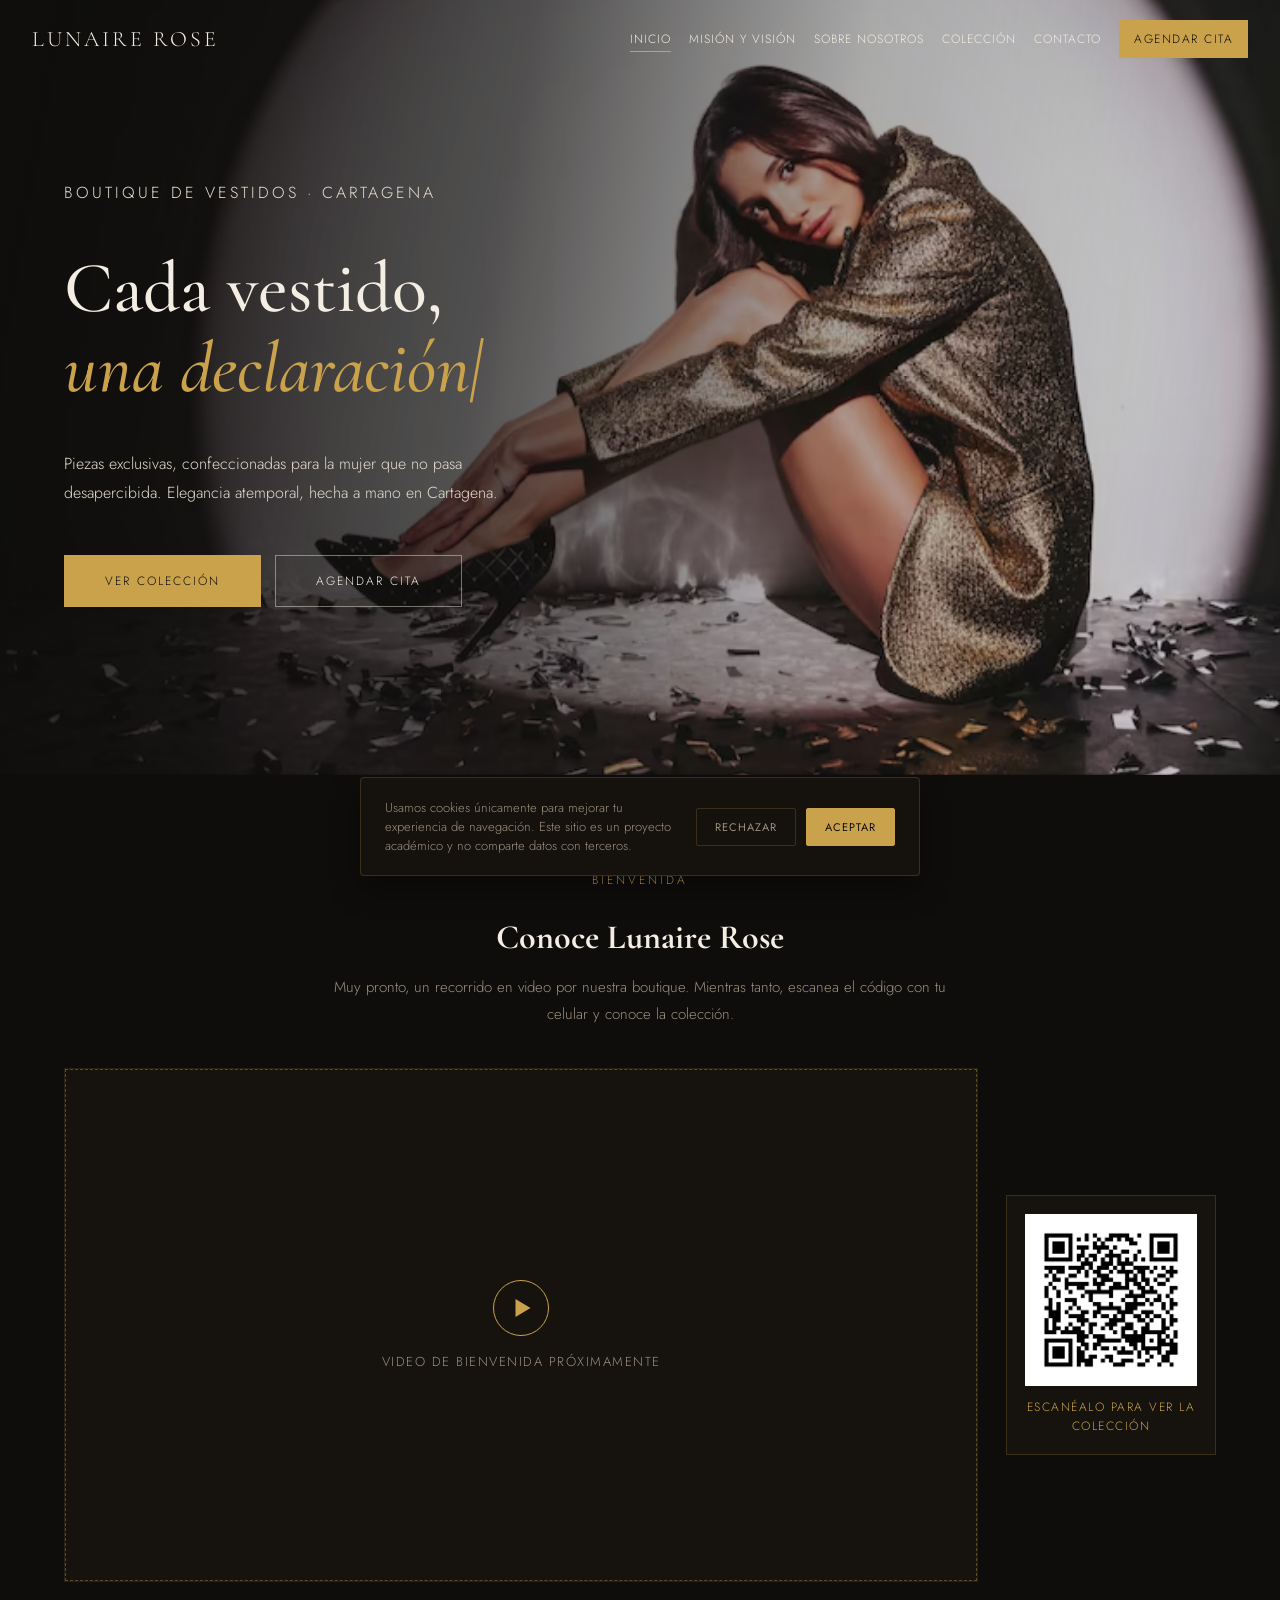
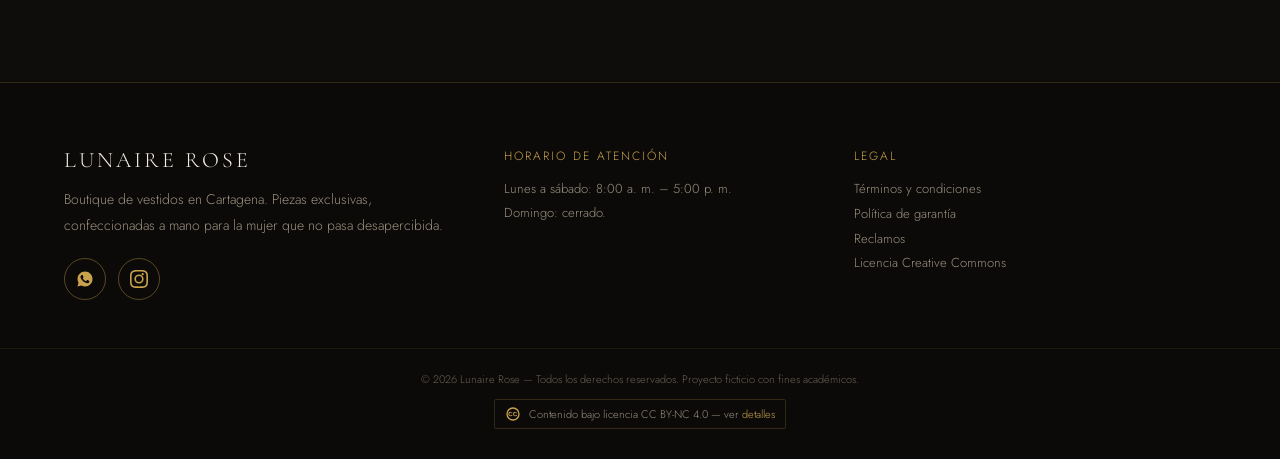
==== index.html @ 3c7a4f29 "Video de bienvenida como marcador y QR hacia la colección - El espacio del video queda vacío ("Video" ====
<!doctype html>
<html lang="es">
<head>
<meta charset="UTF-8">
<meta name="viewport" content="width=device-width, initial-scale=1.0">
<title>Lunaire Rose — Boutique de vestidos en Cartagena</title>
<meta name="description" content="Lunaire Rose: boutique de vestidos de lujo en Cartagena, Colombia. Piezas exclusivas confeccionadas a mano, elegancia atemporal.">
<link rel="icon" type="image/svg+xml" href="favicon.svg">
<link rel="canonical" href="https://samuelsalcedo1928-ui.github.io/Lunaire-Rose/">

<!-- Open Graph / redes sociales -->
<meta property="og:title" content="Lunaire Rose — Boutique de vestidos">
<meta property="og:description" content="Piezas exclusivas, confeccionadas a mano en Cartagena, Colombia.">
<meta property="og:type" content="website">
<meta property="og:url" content="https://samuelsalcedo1928-ui.github.io/Lunaire-Rose/">
<meta property="og:image" content="https://samuelsalcedo1928-ui.github.io/Lunaire-Rose/assets/hero.png">

<link rel="stylesheet" href="css/styles.css">
<!-- Sin JavaScript no hay navegación por vistas: se muestra todo el contenido en una sola página. -->
<noscript><style>.view { display: block !important; }</style></noscript>
</head>
<body>

<div id="page-transition" aria-hidden="true"></div>

<!-- Íconos reutilizables -->
<svg width="0" height="0" style="position:absolute" aria-hidden="true" focusable="false">
  <symbol id="i-whatsapp" viewBox="0 0 24 24"><path d="M12.04 2c-5.52 0-10 4.48-10 10 0 1.76.46 3.45 1.33 4.95L2 22l5.2-1.36a9.96 9.96 0 0 0 4.84 1.23h.01c5.52 0 10-4.48 10-10S17.56 2 12.04 2zm5.84 14.1c-.25.7-1.24 1.28-2.03 1.44-.55.12-1.26.21-3.67-.78-2.95-1.21-4.84-4.14-4.99-4.33-.14-.19-1.19-1.58-1.19-3.02 0-1.44.75-2.14 1.02-2.43.27-.29.58-.36.78-.36.19 0 .39 0 .55.01.18.01.42-.07.65.5.25.59.84 2.04.91 2.19.07.15.12.32.02.51-.09.19-.14.31-.28.48-.14.17-.3.37-.42.5-.14.14-.29.3-.12.59.17.29.74 1.22 1.59 1.98 1.09.97 2.01 1.27 2.3 1.42.29.14.46.12.63-.07.18-.19.74-.86.94-1.16.19-.29.39-.24.65-.14.27.09 1.71.81 2 .96.29.14.49.22.56.34.07.12.07.7-.18 1.4z"/></symbol>
  <symbol id="i-instagram" viewBox="0 0 24 24"><path d="M12 2.16c3.2 0 3.58.01 4.85.07 1.17.05 1.8.25 2.23.41.56.22.96.48 1.38.9.42.42.68.82.9 1.38.16.42.36 1.06.41 2.23.06 1.27.07 1.65.07 4.85s-.01 3.58-.07 4.85c-.05 1.17-.25 1.8-.41 2.23-.22.56-.48.96-.9 1.38-.42.42-.82.68-1.38.9-.42.16-1.06.36-2.23.41-1.27.06-1.64.07-4.85.07s-3.58-.01-4.85-.07c-1.17-.05-1.8-.25-2.23-.41-.56-.22-.96-.48-1.38-.9-.42-.42-.68-.82-.9-1.38-.16-.42-.36-1.06-.41-2.23-.06-1.27-.07-1.65-.07-4.85s.01-3.58.07-4.85c.05-1.17.25-1.8.41-2.23.22-.56.48-.96.9-1.38.42-.42.82-.68 1.38-.9.42-.16 1.06-.36 2.23-.41 1.27-.06 1.65-.07 4.85-.07zM12 0C8.74 0 8.33.01 7.05.07c-1.28.06-2.15.26-2.91.56-.79.31-1.46.72-2.13 1.38-.66.67-1.07 1.34-1.38 2.13-.3.76-.5 1.63-.56 2.91C.01 8.33 0 8.74 0 12s.01 3.67.07 4.95c.06 1.28.26 2.15.56 2.91.31.79.72 1.46 1.38 2.13.67.66 1.34 1.07 2.13 1.38.76.3 1.63.5 2.91.56C8.33 23.99 8.74 24 12 24s3.67-.01 4.95-.07c1.28-.06 2.15-.26 2.91-.56.79-.31 1.46-.72 2.13-1.38.66-.67 1.07-1.34 1.38-2.13.3-.76.5-1.63.56-2.91.06-1.28.07-1.69.07-4.95s-.01-3.67-.07-4.95c-.06-1.28-.26-2.15-.56-2.91a7.4 7.4 0 0 0-1.38-2.13A7.4 7.4 0 0 0 19.86.63c-.76-.3-1.63-.5-2.91-.56C15.67.01 15.26 0 12 0zm0 5.84A6.16 6.16 0 1 0 12 18.16 6.16 6.16 0 0 0 12 5.84zm0 10.16A4 4 0 1 1 12 8a4 4 0 0 1 0 8zm6.4-10.4a1.44 1.44 0 1 1-2.88 0 1.44 1.44 0 0 1 2.88 0z"/></symbol>
  <symbol id="i-cc" viewBox="0 0 24 24"><path d="M12 2a10 10 0 1 0 0 20 10 10 0 0 0 0-20zm0 2a8 8 0 1 1 0 16 8 8 0 0 1 0-16zm-3.5 4.5a3.5 3.5 0 0 0 0 7c1.2 0 2.26-.6 2.9-1.5l-1.2-.7a2 2 0 0 1-1.7 1 2 2 0 0 1 0-4c.7 0 1.3.38 1.7 1l1.2-.7a3.5 3.5 0 0 0-2.9-1.1zm7 0a3.5 3.5 0 0 0 0 7c1.2 0 2.26-.6 2.9-1.5l-1.2-.7a2 2 0 0 1-1.7 1 2 2 0 0 1 0-4c.7 0 1.3.38 1.7 1l1.2-.7a3.5 3.5 0 0 0-2.9-1.1z"/></symbol>
</svg>

<a href="#app" class="skip-link">Saltar al contenido</a>

<!-- NAVEGACIÓN: cada botón muestra una vista distinta (sin scroll entre secciones) -->
<nav id="site-nav" class="sans" aria-label="Navegación principal">
  <div class="brand"><a href="#/inicio" style="color:inherit; text-decoration:none;">LUNAIRE ROSE</a></div>
  <button type="button" class="nav-toggle sans" id="nav-toggle" aria-label="Abrir menú" aria-expanded="false" aria-controls="nav-links">☰</button>
  <div class="nav-links" id="nav-links">
    <a href="#/inicio" class="nav-link" data-route="inicio">Inicio</a>
    <a href="#/mision-vision" class="nav-link" data-route="mision-vision">Misión y Visión</a>
    <a href="#/nosotros" class="nav-link" data-route="nosotros">Sobre nosotros</a>
    <a href="#/coleccion" class="nav-link" data-route="coleccion">Colección</a>
    <a href="#/contacto" class="nav-link" data-route="contacto">Contacto</a>
    <a href="#/contacto" class="nav-cta">Agendar cita</a>
  </div>
</nav>

<main id="app" tabindex="-1">

  <!-- ============ INICIO ============ -->
  <section class="view" id="view-inicio" data-view="inicio" aria-label="Inicio">
    <header id="inicio">
      <img src="assets/hero.png" alt="Modelo con vestido dorado de Lunaire Rose, sentada bajo un foco de luz entre confeti" id="hero-bg">
      <div class="hero-scrim" aria-hidden="true"></div>
      <div class="hero-content hero-in">
        <p class="eyebrow">Boutique de vestidos · Cartagena</p>
        <h1 id="hero-type"><span id="type-line1"></span><br><span id="type-line2"></span><span class="type-caret">|</span></h1>
        <p>Piezas exclusivas, confeccionadas para la mujer que no pasa desapercibida. Elegancia atemporal, hecha a mano en Cartagena.</p>
        <div class="hero-actions">
          <a href="#/coleccion" class="cta-btn sans">Ver colección</a>
          <a href="#/contacto" class="cta-btn cta-ghost sans">Agendar cita</a>
        </div>
      </div>
    </header>

    <!-- BIENVENIDA: video + código QR -->
    <div id="bienvenida" class="container welcome">
      <div class="welcome-text reveal">
        <p class="eyebrow">Bienvenida</p>
        <h2 class="section-title">Conoce Lunaire Rose</h2>
        <p class="welcome-lead">Muy pronto, un recorrido en video por nuestra boutique. Mientras tanto, escanea el código con tu celular y conoce la colección.</p>
      </div>
      <div class="welcome-media reveal">
        <!-- Cuando esté el video: reemplaza el marcador por
             <iframe src="https://www.youtube-nocookie.com/embed/ID_DEL_VIDEO" title="Video de bienvenida a Lunaire Rose"
               loading="lazy" allow="encrypted-media; picture-in-picture; fullscreen" allowfullscreen></iframe> -->
        <div class="video-frame">
          <div class="video-empty"><span class="video-play" aria-hidden="true"></span><span>Video de bienvenida próximamente</span></div>
        </div>
        <figure class="qr-card">
          <img src="assets/qr-bienvenida.png" alt="Código QR que abre la colección de Lunaire Rose" width="174" height="174">
          <figcaption>Escanéalo para ver la colección</figcaption>
        </figure>
      </div>
    </div>
  </section>

  <!-- ============ MISIÓN Y VISIÓN ============ -->
  <section class="view" id="view-mision-vision" data-view="mision-vision" aria-label="Misión y Visión">
    <div class="view-head container">
      <p class="eyebrow">Quiénes somos</p>
      <h2 class="section-title">Misión y Visión</h2>
    </div>
    <div id="mision" class="container mv-section">
      <div class="mv-wrap">
        <div class="mv-block reveal">
          <span class="eyebrow">Misión</span>
          <p>Vestir a la mujer joven con piezas de lujo accesible, diseñadas con detalle artesanal y una visión contemporánea de la elegancia clásica.</p>
        </div>
        <div class="mv-block reveal" id="vision">
          <span class="eyebrow">Visión</span>
          <p>Convertirnos en la boutique de referencia en la Costa para la mujer que busca distinguirse sin perder autenticidad.</p>
        </div>
      </div>
      <ul class="values-row">
        <li class="value-item reveal">
          <span class="value-title">Artesanía</span>
          <span class="value-text">Cada pieza se confecciona a mano, con atención al detalle.</span>
        </li>
        <li class="value-item reveal">
          <span class="value-title">Elegancia atemporal</span>
          <span class="value-text">Diseños que no pasan de moda y se sienten contemporáneos.</span>
        </li>
        <li class="value-item reveal">
          <span class="value-title">Autenticidad</span>
          <span class="value-text">Para distinguirte sin perder quién eres.</span>
        </li>
        <li class="value-item reveal">
          <span class="value-title">Atención cercana</span>
          <span class="value-text">Te asesoramos sin apuros, por WhatsApp o en tienda.</span>
        </li>
      </ul>
    </div>
  </section>

  <!-- ============ SOBRE NOSOTROS ============ -->
  <section class="view" id="view-nosotros" data-view="nosotros" aria-label="Sobre nosotros">
    <div class="view-head container">
      <p class="eyebrow">01 — Nuestro espacio</p>
      <h2 class="section-title">Sobre nosotros</h2>
    </div>
    <div id="nosotros" class="container">
      <div class="bento-grid">
        <div class="bento-tile bento-facade reveal">
          <img src="assets/fachada.png" alt="Fachada de la boutique Lunaire Rose, entrada de mármol con candelabro dorado">
        </div>
        <div class="bento-tile bento-quote reveal">
          <p>"Cada rincón de Lunaire Rose está pensado para que te sientas tan especial como la pieza que te llevas."</p>
        </div>
        <div class="bento-tile bento-stat reveal">
          <div class="num" data-counter data-target="2007">0</div>
          <div class="lbl">Desde</div>
        </div>
        <div class="bento-tile bento-interior reveal">
          <img src="assets/interior.png" alt="Interior de la boutique Lunaire Rose, exhibidores dorados con vestidos">
        </div>
      </div>
    </div>

    <!-- INSTALACIONES -->
    <div id="instalaciones" class="container">
      <p class="eyebrow" style="text-align:center; margin-bottom:8px;">02 — Instalaciones</p>
      <h2 class="section-title">Diseño de nuestras instalaciones</h2>
      <p class="plan-lead">Un vistazo al diseño de nuestro espacio, pensado para que cada visita sea cómoda y tranquila.</p>
      <figure class="plan-frame reveal" id="plan-frame">
        <button type="button" class="plan-open" id="plan-open" aria-label="Ampliar la imagen de las instalaciones">
          <img id="plan-img" src="assets/instalaciones.png" alt="Diseño de las instalaciones de la boutique Lunaire Rose">
        </button>
        <div class="plan-empty"><span>Imagen de las instalaciones próximamente</span></div>
        <figcaption>Toca la imagen para ampliarla</figcaption>
      </figure>
    </div>

    <!-- RESEÑAS -->
    <div id="resenas" class="container">
      <p class="eyebrow" style="text-align:center; margin-bottom:8px;">03 — Lo que dicen</p>
      <h2 class="section-title">Nuestras clientas</h2>
      <div class="review-grid">
        <div class="review-card reveal">
          <div class="review-stars">★★★★★</div>
          <p class="review-text">"La atención fue impecable y el vestido se sentía hecho a mi medida. Llegué a un evento y todas preguntaron de dónde lo saqué."</p>
          <div class="review-name">Valentina R.</div>
        </div>
        <div class="review-card reveal">
          <div class="review-stars">★★★★★</div>
          <p class="review-text">"Calidad que se nota desde que entras al local. Pedí asesoría por WhatsApp y me guiaron en cada detalle, sin apuros."</p>
          <div class="review-name">Camila S.</div>
        </div>
        <div class="review-card reveal">
          <div class="review-stars">★★★★★</div>
          <p class="review-text">"Mi vestido de graduación fue un éxito. Lunaire Rose entendió exactamente lo que quería sin tener que explicarlo dos veces."</p>
          <div class="review-name">Isabella M.</div>
        </div>
      </div>
    </div>
  </section>

  <!-- ============ COLECCIÓN ============ -->
  <section class="view" id="view-coleccion" data-view="coleccion" aria-label="Colección">
    <div class="view-head container">
      <p class="eyebrow">Piezas exclusivas</p>
      <h2 class="section-title">Nuestra colección</h2>
    </div>
    <div id="coleccion" class="container">
      <div class="product-grid">

        <div class="product-card reveal">
          <div class="ph-wrap">
            <img class="img-model" src="assets/vestidos/noche-clasico.png" alt="Vestido Noche Clásico: vestido negro off-shoulder con guantes y perlas, iluminación de foco">
            <img class="img-flat" src="assets/vestidos/noche-clasico-flat.png" alt="Vestido Noche Clásico visto solo, sin modelo">
          </div>
          <div class="product-name">Vestido Noche Clásico</div>
          <div class="price-row" data-price-row>
            <button type="button" class="price-toggle" data-price-toggle aria-label="Consultar precio de Vestido Noche Clásico">Consultar precio</button>
            <span class="price-value" data-price-value>$1.450.000 COP</span>
          </div>
        </div>

        <div class="product-card reveal">
          <div class="ph-wrap">
            <img class="img-model" src="assets/vestidos/ibiza-blanco.png" alt="Vestido Ibiza Blanco: vestido halter color crudo con abertura, apoyada en pared de piedra">
            <img class="img-flat" src="assets/vestidos/ibiza-blanco-flat.png" alt="Vestido Ibiza Blanco visto solo, sin modelo">
          </div>
          <div class="product-name">Vestido Ibiza Blanco</div>
          <div class="price-row" data-price-row>
            <button type="button" class="price-toggle" data-price-toggle aria-label="Consultar precio de Vestido Ibiza Blanco">Consultar precio</button>
            <span class="price-value" data-price-value>$1.280.000 COP</span>
          </div>
        </div>

        <div class="product-card reveal">
          <div class="ph-wrap">
            <img class="img-model" src="assets/vestidos/satin-dorado.png" alt="Vestido Satín Dorado: vestido negro con cinturón dorado, pose editorial en el piso">
            <img class="img-flat" src="assets/vestidos/satin-dorado-flat.png" alt="Vestido Satín Dorado visto solo, sin modelo">
          </div>
          <div class="product-name">Vestido Satín Dorado</div>
          <div class="price-row" data-price-row>
            <button type="button" class="price-toggle" data-price-toggle aria-label="Consultar precio de Vestido Satín Dorado">Consultar precio</button>
            <span class="price-value" data-price-value>$1.690.000 COP</span>
          </div>
        </div>

      </div>
      <div class="view-cta reveal">
        <p>¿Te enamoraste de alguno? Agenda una cita y pruébatelo en la boutique.</p>
        <a href="#/contacto" class="cta-btn sans">Agendar cita</a>
      </div>
    </div>
  </section>

  <!-- ============ CONTACTO / AGENDAR CITA ============ -->
  <section class="view" id="view-contacto" data-view="contacto" aria-label="Contacto y agendamiento">
    <div class="view-head container">
      <p class="eyebrow">Visítanos</p>
      <h2 class="section-title">Agenda tu cita</h2>
    </div>
    <div id="contacto" class="container contact-layout">

      <form id="cita-form" class="cita-card" novalidate>
        <h3 class="card-title">Reserva tu visita</h3>
        <p class="cita-lead">Cuéntanos cuándo quieres venir y te confirmamos por WhatsApp.</p>

        <div class="field">
          <label for="cita-nombre">Nombre completo</label>
          <input type="text" id="cita-nombre" name="nombre" placeholder="Ej: Valentina Rodríguez" autocomplete="name" required>
        </div>
        <div class="field">
          <label for="cita-telefono">Número de teléfono</label>
          <input type="tel" id="cita-telefono" name="telefono" placeholder="Ej: 3001234567" autocomplete="tel" inputmode="tel" required>
        </div>
        <div class="field-row">
          <div class="field">
            <label for="cita-fecha">Fecha</label>
            <input type="date" id="cita-fecha" name="fecha" required>
          </div>
          <div class="field">
            <label for="cita-hora">Hora</label>
            <select id="cita-hora" name="hora" required></select>
          </div>
        </div>
        <details class="more-opts">
          <summary class="sans">Tipo de visita y mensaje (opcional)</summary>
          <div class="field">
            <label for="cita-tipo">Tipo de visita</label>
            <select id="cita-tipo" name="tipo">
              <option>Probarme un vestido de la colección</option>
              <option>Asesoría personalizada</option>
              <option>Personalización o vestido a medida</option>
              <option>Otra consulta</option>
            </select>
          </div>
          <div class="field">
            <label for="cita-mensaje">Mensaje</label>
            <textarea id="cita-mensaje" name="mensaje" rows="3" placeholder="Cuéntanos qué vestido o evento tienes en mente..."></textarea>
          </div>
        </details>

        <p class="form-error" id="cita-error" role="alert" hidden></p>
        <button type="submit" class="cta-btn sans cita-submit">Agendar por WhatsApp</button>
        <p class="cita-note" id="cita-note">Se abrirá WhatsApp con tu solicitud lista para enviar. Atendemos de lunes a sábado, de 8:00 a. m. a 5:00 p. m.</p>
        <p class="cita-note cita-fallback" id="cita-fallback" hidden>¿No se abrió WhatsApp? <a id="cita-fallback-link" href="#" target="_blank" rel="noopener">Toca aquí para enviarlo</a>.</p>
      </form>

      <aside class="visit-card" aria-label="Datos de contacto">
        <h3 class="card-title">Encuéntranos</h3>
        <p class="contact-info">
          Calle Santa Fe #49D-33, Barrio 9 de Abril,<br>
          Cartagena de Indias, Bolívar, Colombia<br>
          WhatsApp: +57 316 102 5260<br>
          janiaperez346@gmail.com<br>
          @lunaire.rose1
        </p>
        <div class="hours-box">
          <div class="legal-title">Horario de atención</div>
          <div class="hours-row"><span>Lunes a sábado</span><span>8:00 a. m. – 5:00 p. m.</span></div>
          <div class="hours-row"><span>Domingo</span><span>Cerrado</span></div>
        </div>
        <div class="map-frame">
          <iframe
            title="Ubicación de Lunaire Rose en Cartagena, Colombia"
            src="https://www.google.com/maps?q=Calle+Santa+Fe+%2349D-33,+Barrio+9+de+Abril,+Cartagena,+Colombia&t=k&output=embed"
            loading="lazy"
            referrerpolicy="no-referrer-when-downgrade"
            allowfullscreen>
          </iframe>
        </div>
        <div class="social-row">
          <a href="https://wa.me/573161025260" target="_blank" rel="noopener" class="social-badge" aria-label="Escribir a Lunaire Rose por WhatsApp">
            <svg viewBox="0 0 24 24" aria-hidden="true"><use href="#i-whatsapp"/></svg>
          </a>
          <a href="https://www.instagram.com/lunaire.rose1/" target="_blank" rel="noopener" class="social-badge" aria-label="Ver Instagram de Lunaire Rose">
            <svg viewBox="0 0 24 24" aria-hidden="true"><use href="#i-instagram"/></svg>
          </a>
        </div>
      </aside>

    </div>

    <!-- PREGUNTAS FRECUENTES -->
    <div id="preguntas" class="container faq-wrap">
      <p class="eyebrow" style="text-align:center; margin-bottom:8px;">Resolvemos tus dudas</p>
      <h2 class="section-title">Preguntas frecuentes</h2>
      <div class="faq-list">

        <div class="faq-item">
          <h3><button type="button" class="faq-q sans" id="faq-q1" aria-expanded="false" aria-controls="faq-a1"><span>¿Cómo agendo una cita para probarme un vestido?</span><span class="faq-icon" aria-hidden="true"></span></button></h3>
          <div class="faq-a" id="faq-a1" role="region" aria-labelledby="faq-q1"><div><p>Completa el formulario de esta página con tu nombre, teléfono, fecha y hora, y envía la solicitud. Se abre WhatsApp con tu mensaje ya escrito y allí te confirmamos tu cita.</p></div></div>
        </div>

        <div class="faq-item">
          <h3><button type="button" class="faq-q sans" id="faq-q2" aria-expanded="false" aria-controls="faq-a2"><span>¿Cuál es el horario de atención?</span><span class="faq-icon" aria-hidden="true"></span></button></h3>
          <div class="faq-a" id="faq-a2" role="region" aria-labelledby="faq-q2"><div><p>Atendemos de lunes a sábado, de 8:00 a. m. a 5:00 p. m. Los domingos permanecemos cerrados.</p></div></div>
        </div>

        <div class="faq-item">
          <h3><button type="button" class="faq-q sans" id="faq-q3" aria-expanded="false" aria-controls="faq-a3"><span>¿Dónde están ubicados?</span><span class="faq-icon" aria-hidden="true"></span></button></h3>
          <div class="faq-a" id="faq-a3" role="region" aria-labelledby="faq-q3"><div><p>Calle Santa Fe #49D-33, Barrio 9 de Abril, Cartagena de Indias, Bolívar. El mapa está en esta misma página.</p></div></div>
        </div>

        <div class="faq-item">
          <h3><button type="button" class="faq-q sans" id="faq-q4" aria-expanded="false" aria-controls="faq-a4"><span>¿Cuánto cuestan los vestidos?</span><span class="faq-icon" aria-hidden="true"></span></button></h3>
          <div class="faq-a" id="faq-a4" role="region" aria-labelledby="faq-q4"><div><p>En la <a href="#/coleccion">Colección</a> puedes tocar "Consultar precio" en cada vestido para ver su valor de referencia. El precio final se confirma directamente (por WhatsApp, correo o en tienda), porque puede variar según la talla, la tela o la personalización.</p></div></div>
        </div>

        <div class="faq-item">
          <h3><button type="button" class="faq-q sans" id="faq-q5" aria-expanded="false" aria-controls="faq-a5"><span>¿Puedo personalizar un vestido o ver si está disponible?</span><span class="faq-icon" aria-hidden="true"></span></button></h3>
          <div class="faq-a" id="faq-a5" role="region" aria-labelledby="faq-q5"><div><p>Sí, cuéntanos qué necesitas (talla, tela o algún detalle especial) y lo revisamos contigo. La disponibilidad depende del inventario, por eso siempre la confirmamos antes de formalizar un pedido.</p></div></div>
        </div>

        <div class="faq-item">
          <h3><button type="button" class="faq-q sans" id="faq-q6" aria-expanded="false" aria-controls="faq-a6"><span>¿Qué garantía tienen las piezas?</span><span class="faq-icon" aria-hidden="true"></span></button></h3>
          <div class="faq-a" id="faq-a6" role="region" aria-labelledby="faq-q6"><div><p>Todas las piezas tienen 15 días calendario de garantía por defectos de fabricación (costuras, cierres o pedrería suelta), contados desde la entrega. Conserva tu comprobante de compra. Más detalles en la <a href="terminos.html#garantia">política de garantía</a>.</p></div></div>
        </div>

        <div class="faq-item">
          <h3><button type="button" class="faq-q sans" id="faq-q7" aria-expanded="false" aria-controls="faq-a7"><span>¿Cómo hago un reclamo?</span><span class="faq-icon" aria-hidden="true"></span></button></h3>
          <div class="faq-a" id="faq-a7" role="region" aria-labelledby="faq-q7"><div><p>Escríbenos a janiaperez346@gmail.com o por WhatsApp al +57 316 102 5260 con tu nombre, la descripción del reclamo y fotos si aplica. Respondemos en un máximo de 5 días hábiles. Ver <a href="terminos.html#reclamos">reclamos</a>.</p></div></div>
        </div>

      </div>
    </div>
  </section>

</main>

<!-- ============ FOOTER (visible en todas las vistas) ============ -->
<footer id="site-footer">
  <div class="footer-inner container">
    <div class="footer-col footer-brand">
      <div class="brand serif">LUNAIRE ROSE</div>
      <p>Boutique de vestidos en Cartagena. Piezas exclusivas, confeccionadas a mano para la mujer que no pasa desapercibida.</p>
      <div class="social-row">
        <a href="https://wa.me/573161025260" target="_blank" rel="noopener" class="social-badge" aria-label="Escribir a Lunaire Rose por WhatsApp">
          <svg viewBox="0 0 24 24" aria-hidden="true"><use href="#i-whatsapp"/></svg>
        </a>
        <a href="https://www.instagram.com/lunaire.rose1/" target="_blank" rel="noopener" class="social-badge" aria-label="Ver Instagram de Lunaire Rose">
          <svg viewBox="0 0 24 24" aria-hidden="true"><use href="#i-instagram"/></svg>
        </a>
      </div>
    </div>

    <div class="footer-col">
      <div class="legal-title">Horario de atención</div>
      <p class="footer-hours">Lunes a sábado: 8:00 a. m. – 5:00 p. m.<br>Domingo: cerrado.</p>
    </div>

    <div class="footer-col">
      <div class="legal-title">Legal</div>
      <ul class="legal-list">
        <li><a href="terminos.html#condiciones">Términos y condiciones</a></li>
        <li><a href="terminos.html#garantia">Política de garantía</a></li>
        <li><a href="terminos.html#reclamos">Reclamos</a></li>
        <li><a href="terminos.html#licencia">Licencia Creative Commons</a></li>
      </ul>
    </div>
  </div>

  <div class="footer-bottom">
    <p class="copyright">© 2026 Lunaire Rose — Todos los derechos reservados. Proyecto ficticio con fines académicos.</p>
    <div class="cc-badge">
      <svg viewBox="0 0 24 24" aria-hidden="true"><use href="#i-cc"/></svg>
      <span>Contenido bajo licencia CC BY-NC 4.0 — ver <a href="terminos.html#licencia">detalles</a></span>
    </div>
  </div>
</footer>

<!-- AVISO DE COOKIES -->
<div id="cookie-banner" role="dialog" aria-live="polite" aria-label="Aviso de cookies">
  <p>Usamos cookies únicamente para mejorar tu experiencia de navegación. Este sitio es un proyecto académico y no comparte datos con terceros.</p>
  <div class="cookie-actions">
    <button type="button" class="cookie-btn cookie-decline sans" id="cookie-decline">Rechazar</button>
    <button type="button" class="cookie-btn cookie-accept sans" id="cookie-accept">Aceptar</button>
  </div>
</div>

<script src="js/main.js" defer></script>
</body>
</html>
---- css/styles.css ----
@import url('https://fonts.googleapis.com/css2?family=Cormorant+Garamond:ital,wght@0,400;0,500;0,600;1,400&family=Jost:wght@300;400;500;600&display=swap');

:root {
  --bg: #0f0d0c;
  --bg-tile: #16130f;
  --bg-tile-2: #1c1814;
  --fg: #f3ede3;
  --muted: #9b907e;
  --accent: #c9a24b;
  --accent-light: #e4c178;
  --border: rgba(201, 162, 75, 0.2);
  --max-w: 1280px;
}

* { box-sizing: border-box; }

html { scroll-behavior: smooth; }

body {
  margin: 0;
  background: var(--bg);
  color: var(--fg);
  font-family: 'Jost', sans-serif;
  font-weight: 300;
}

a { color: var(--accent); text-decoration: none; }
a:hover { color: var(--accent-light); }

img { max-width: 100%; display: block; }

.serif { font-family: 'Cormorant Garamond', serif; }
.sans { font-family: 'Jost', sans-serif; }

.container {
  width: 100%;
  max-width: var(--max-w);
  margin: 0 auto;
  padding: 0 64px;
  box-sizing: border-box;
}

.eyebrow {
  font-size: 12px;
  letter-spacing: 3px;
  color: var(--accent);
  text-transform: uppercase;
}

.section-title {
  font-family: 'Cormorant Garamond', serif;
  font-size: 34px;
  text-align: center;
  margin-bottom: 36px;
  color: var(--fg);
}

/* ---------- TRANSICIÓN ENTRE PÁGINAS ---------- */
#page-transition {
  position: fixed;
  inset: 0;
  background: var(--bg);
  z-index: 500;
  opacity: 1;
  pointer-events: none;
  transition: opacity 0.45s ease;
}
#page-transition.hidden { opacity: 0; }
#page-transition.active { opacity: 1; pointer-events: all; }

/* ---------- CURSOR PERSONALIZADO (solo en dispositivos con mouse) ---------- */
.has-custom-cursor, .has-custom-cursor a, .has-custom-cursor button {
  cursor: none;
}
#custom-cursor {
  position: fixed;
  top: 0; left: 0;
  width: 16px; height: 16px;
  border-radius: 50%;
  background: var(--accent);
  pointer-events: none;
  z-index: 9999;
  transform: translate(-50%, -50%);
  transition: width 0.25s cubic-bezier(0.22,1,0.36,1), height 0.25s cubic-bezier(0.22,1,0.36,1), background 0.25s ease, border-color 0.25s ease, opacity 0.2s ease;
  opacity: 0;
}
#custom-cursor.visible { opacity: 1; }
#custom-cursor.cursor-hover {
  width: 48px; height: 48px;
  background: transparent;
  border: 1px solid var(--accent);
}

/* Skip link for accessibility / keyboard nav */
.skip-link {
  position: absolute;
  left: -999px;
  top: auto;
  background: var(--accent);
  color: var(--bg);
  padding: 10px 18px;
  z-index: 200;
  font-family: 'Jost', sans-serif;
  font-size: 13px;
}
.skip-link:focus {
  left: 16px;
  top: 16px;
}

/* ---------- NAVBAR ---------- */
#site-nav {
  position: sticky;
  top: 0;
  z-index: 50;
  display: flex;
  align-items: center;
  justify-content: space-between;
  padding: 22px 64px;
  margin-bottom: -84px;
  background: transparent;
  border-bottom: 1px solid transparent;
  transition: background 0.4s ease, backdrop-filter 0.4s ease, border-color 0.4s ease;
}
#site-nav.nav-solid {
  background: rgba(15, 13, 12, 0.88);
  backdrop-filter: blur(10px);
  border-bottom-color: var(--border);
}
.brand {
  font-family: 'Cormorant Garamond', serif;
  font-size: 26px;
  letter-spacing: 4px;
  color: var(--fg);
}
.brand { white-space: nowrap; }
.nav-links {
  display: flex;
  align-items: center;
  gap: 28px;
  font-size: 13px;
  letter-spacing: 1.5px;
  text-transform: uppercase;
  flex-wrap: nowrap;
}
.nav-link { position: relative; color: var(--fg); white-space: nowrap; }
.nav-link.active { color: var(--fg); }
.nav-link.active::after { width: 100%; }
.nav-cta {
  white-space: nowrap;
  padding: 11px 22px;
  border: 1px solid var(--accent);
  background: var(--accent);
  color: var(--bg);
  font-size: 12px;
  letter-spacing: 2px;
  text-transform: uppercase;
  transition: background 0.3s ease, color 0.3s ease, transform 0.35s cubic-bezier(0.22,1,0.36,1);
}
.nav-cta:hover { background: transparent; color: var(--accent-light); }

/* Entre 1141px y 1340px caben los 7 elementos si se compacta un poco.
   Por debajo de 1140px el menú pasa a las 3 rayas. */
@media (min-width: 1141px) and (max-width: 1340px) {
  #site-nav { padding: 20px 32px; }
  .brand { font-size: 22px; letter-spacing: 3px; }
  .nav-links { gap: 18px; font-size: 12px; letter-spacing: 1px; }
  .nav-cta { padding: 9px 14px; letter-spacing: 1.5px; }
}
.nav-link::after {
  content: '';
  position: absolute;
  left: 0;
  bottom: -4px;
  width: 0;
  height: 1px;
  background: var(--accent);
  transition: width 0.35s ease;
}
.nav-link:hover { color: var(--fg); }
.nav-link:hover::after { width: 100%; }
.nav-toggle {
  display: none;
  background: none;
  border: 1px solid var(--border);
  border-radius: 2px;
  width: 38px;
  height: 38px;
  color: var(--fg);
  font-size: 18px;
  cursor: pointer;
}

@media (max-width: 1140px) {
  /* Altura del header en móvil (padding 18px x2 + botón 38px + borde 1px). */
  #site-nav {
    --nav-h: 75px;
    padding: 18px 24px;
    gap: 14px;
    /* En móvil el nav va en el flujo (no flota sobre el hero) y sólido. */
    margin-bottom: 0;
    background: rgba(15, 13, 12, 0.94);
    border-bottom: 1px solid var(--border);
  }

  /* El header se oculta al bajar y reaparece al subir (lo controla main.js).
     Con el menú abierto nunca se oculta. */
  #site-nav {
    transition: transform 0.35s ease, background 0.4s ease, border-color 0.4s ease;
  }
  #site-nav.nav-hidden { transform: translateY(-100%); }
  body.menu-open #site-nav { transform: none; }

  /* IMPORTANTE: backdrop-filter (y transform) en un padre convierte a sus
     hijos position:fixed en "relativos al padre". Eso hacía que el menú
     saliera pegado al header y superpuesto al contenido tras hacer scroll.
     En móvil el header ya es sólido, así que no hace falta el blur. */
  #site-nav.nav-solid {
    backdrop-filter: none;
    -webkit-backdrop-filter: none;
  }

  .nav-toggle { display: inline-flex; align-items: center; justify-content: center; }
  .brand, .nav-toggle { position: relative; z-index: 2; }

  /* Menú abierto: pantalla completa con fondo negro sólido (incluye la
     zona del header), igual que en el diseño de referencia. */
  .nav-links {
    position: fixed;
    inset: 0;
    z-index: 1;
    padding-top: var(--nav-h);
    background: var(--bg);
    flex-direction: column;
    flex-wrap: nowrap;
    align-items: center;
    justify-content: safe center;
    overflow-y: auto;
    gap: 28px;
    font-size: 16px;
    transform: translateY(-12px);
    opacity: 0;
    visibility: hidden;
    pointer-events: none;
    transition: opacity 0.3s ease, transform 0.3s ease, visibility 0s linear 0.3s;
  }
  .nav-links::before {
    content: '';
    position: absolute;
    top: calc(var(--nav-h) - 1px);
    left: 0;
    right: 0;
    height: 1px;
    background: var(--border);
  }
  .nav-links.open {
    opacity: 1;
    transform: translateY(0);
    visibility: visible;
    pointer-events: auto;
    transition-delay: 0s;
  }
  .nav-links .nav-link {
    padding: 0;
    width: auto;
  }
  .nav-links .nav-link.active { color: var(--accent-light); }
  .nav-links .nav-cta { margin-top: 8px; padding: 14px 34px; font-size: 13px; }

  /* Evita que la página se desplace por detrás del menú abierto. */
  body.menu-open { overflow: hidden; }
}
@media (max-width: 1140px) and (max-height: 640px) {
  .nav-links { gap: 18px; }
}

/* ---------- HERO ---------- */
#inicio {
  position: relative;
  height: 780px;
  display: flex;
  align-items: center;
  overflow: hidden;
}
#hero-bg {
  position: absolute;
  inset: -60px 0 0 0;
  width: 100%;
  height: calc(100% + 60px);
  object-fit: cover;
  object-position: 68% 30%;
  will-change: transform;
}
.hero-scrim {
  position: absolute;
  inset: 0;
  z-index: 1;
  background: linear-gradient(100deg, rgba(15,13,12,0.92) 0%, rgba(15,13,12,0.72) 38%, rgba(15,13,12,0.35) 62%, rgba(15,13,12,0.15) 100%);
}
.hero-content {
  position: relative;
  z-index: 2;
  width: 100%;
  max-width: var(--max-w);
  margin: 0 auto;
  display: flex;
  flex-direction: column;
  align-items: flex-start;
  text-align: left;
  gap: 26px;
  padding: 0 64px;
  box-sizing: border-box;
}
.hero-content h1 {
  font-family: 'Cormorant Garamond', serif;
  margin: 0;
  font-size: 72px;
  font-weight: 500;
  line-height: 1.1;
  max-width: 560px;
}
.hero-content h1 span { color: var(--accent); font-style: italic; }
#type-line1 { color: var(--fg); font-style: normal; }
#type-line2 { color: var(--accent); font-style: italic; }
.type-caret {
  color: var(--accent);
  font-style: normal;
  animation: caretBlink 0.9s steps(1) infinite;
}
.type-caret.done { display: none; }
@keyframes caretBlink { 0%, 49% { opacity: 1; } 50%, 100% { opacity: 0; } }
.hero-content p {
  max-width: 440px;
  font-size: 16px;
  line-height: 1.8;
  color: #e4dcce;
  font-weight: 300;
}
.cta-btn {
  display: inline-block;
  margin-top: 6px;
  padding: 16px 40px;
  border: 1px solid var(--accent);
  font-size: 12px;
  letter-spacing: 2px;
  text-transform: uppercase;
  color: var(--bg);
  background: var(--accent);
  transition: transform 0.35s cubic-bezier(0.22,1,0.36,1), background 0.3s ease;
}
.cta-btn:hover { transform: scale(1.05); color: var(--bg); }
.cta-btn { position: relative; }
.cta-btn::after {
  content: '';
  position: absolute;
  inset: -6px;
  border: 1px solid var(--accent-light);
  clip-path: inset(0 100% 100% 0);
  transition: clip-path 0.55s cubic-bezier(0.22,1,0.36,1);
  pointer-events: none;
}
.cta-btn:hover::after { clip-path: inset(0 0 0 0); }

@keyframes heroIn { from { opacity: 0; transform: translateY(22px); } to { opacity: 1; transform: translateY(0); } }
.hero-in { animation: heroIn 1.1s cubic-bezier(0.22,1,0.36,1) both; animation-delay: 0.15s; }

/* ---------- MISION / VISION ---------- */
.mv-wrap {
  display: flex;
  flex-wrap: wrap;
  gap: 28px;
  padding: 0 0 36px;
}
.mv-block {
  flex: 1 1 320px;
  background: var(--bg-tile);
  border: 1px solid var(--border);
  padding: 44px 40px;
  transition: border-color 0.4s ease, transform 0.4s ease, opacity 0.9s cubic-bezier(0.22,1,0.36,1);
}
.mv-block:hover { border-color: rgba(201,162,75,0.4); transform: translateY(-4px); }
.mv-block .eyebrow { margin-bottom: 14px; display: block; }

.values-row {
  list-style: none;
  margin: 0;
  padding: 40px 0 0;
  border-top: 1px solid var(--border);
  display: grid;
  grid-template-columns: repeat(4, minmax(0, 1fr));
  gap: 28px;
}
.value-item { display: flex; flex-direction: column; gap: 8px; }
.value-title { font-family: 'Cormorant Garamond', serif; font-size: 21px; color: var(--accent); }
.value-text { font-size: 14px; line-height: 1.7; color: var(--muted); }
.mv-block p {
  font-family: 'Cormorant Garamond', serif;
  font-size: 22px;
  line-height: 1.6;
  font-weight: 400;
  color: var(--fg);
  margin: 0;
}

/* ---------- SCROLL REVEAL ---------- */
.reveal {
  opacity: 0;
  transform: translateY(28px);
  transition: opacity 0.9s cubic-bezier(0.22,1,0.36,1), transform 0.9s cubic-bezier(0.22,1,0.36,1);
}
.reveal.revealed { opacity: 1; transform: translateY(0); }

/* ---------- NOSOTROS — BENTO GRID ---------- */
#nosotros { padding-bottom: 100px; }
.bento-grid {
  display: grid;
  grid-template-columns: repeat(4, minmax(0, 1fr));
  grid-auto-rows: 170px;
  gap: 20px;
  grid-auto-flow: dense;
}
.bento-tile { position: relative; overflow: hidden; border-radius: 2px; }
.bento-tile img { width: 100%; height: 100%; object-fit: cover; transition: transform 0.7s cubic-bezier(0.22,1,0.36,1), filter 0.7s ease; }
.bento-tile:hover img { transform: scale(1.06); filter: brightness(1.1); }
.bento-facade { grid-column: span 2; grid-row: span 2; }
.bento-quote {
  grid-column: span 2; grid-row: span 1;
  background: var(--bg-tile);
  border: 1px solid var(--border);
  display: flex; align-items: center; padding: 28px;
  transition: border-color 0.4s ease;
}
.bento-quote:hover { border-color: rgba(201,162,75,0.4); }
.bento-quote p {
  font-family: 'Cormorant Garamond', serif;
  font-size: 24px; font-style: italic; line-height: 1.5; margin: 0; color: var(--fg);
}
.bento-interior { grid-column: span 1; grid-row: span 1; }
.bento-stat {
  grid-column: span 1; grid-row: span 1;
  background: var(--bg-tile-2);
  border: 1px solid var(--border);
  display: flex; flex-direction: column; align-items: center; justify-content: center;
  text-align: center; gap: 6px;
  transition: border-color 0.4s ease, transform 0.4s ease;
}
.bento-stat:hover { border-color: rgba(201,162,75,0.4); transform: translateY(-4px); }
.bento-stat .num { font-family: 'Cormorant Garamond', serif; font-size: 30px; color: var(--accent); }
.bento-stat .lbl { font-size: 11px; letter-spacing: 1.5px; text-transform: uppercase; color: var(--muted); }

.bento-tile.reveal:nth-of-type(1) { transition-delay: 0s; }
.bento-tile.reveal:nth-of-type(2) { transition-delay: 0.1s; }
.bento-tile.reveal:nth-of-type(3) { transition-delay: 0.2s; }
.bento-tile.reveal:nth-of-type(4) { transition-delay: 0.3s; }

@media (max-width: 860px) {
  .container { padding: 0 24px; }
  .section-title { font-size: 28px; }
  #inicio { height: 640px; }
  .hero-content { padding: 0 24px; }
  .hero-content h1 { font-size: 46px; max-width: 100%; }
  .hero-content p { max-width: 100%; }
  .mv-wrap { gap: 20px; }
  .mv-block { padding: 32px 26px; }
  .values-row { grid-template-columns: repeat(2, minmax(0, 1fr)); padding-top: 32px; }
  .bento-grid { grid-template-columns: repeat(2, minmax(0, 1fr)); grid-auto-rows: 150px; }
  .bento-facade { grid-column: span 2; grid-row: span 2; }
  .bento-quote { grid-column: span 2; }
  .bento-interior, .bento-stat { grid-column: span 1; }
}

/* ---------- COLECCION ---------- */
#coleccion { padding-bottom: 100px; }
.product-grid {
  display: grid;
  grid-template-columns: repeat(3, minmax(0, 1fr));
  gap: 28px;
}
.product-card { overflow: hidden; }
.product-card .ph-wrap {
  position: relative;
  height: 380px;
  border: 1px solid var(--border);
  overflow: hidden;
}
.product-card img {
  position: absolute;
  inset: 0;
  width: 100%; height: 100%; object-fit: cover; object-position: top center;
  transition: transform 0.6s cubic-bezier(0.22,1,0.36,1), filter 0.6s ease, opacity 0.5s ease;
}
.product-card .img-flat { opacity: 0; }
.product-card:hover .img-model { opacity: 0; transform: scale(1.04); }
.product-card:hover .img-flat { opacity: 1; transform: scale(1.08); filter: brightness(1.12); }
/* Si una tarjeta no tiene foto "sola" todavía, la foto con modelo se queda
   visible y solo hace zoom (fallback mientras se consiguen las fotos). */
.product-card:not(:has(.img-flat)):hover .img-model { opacity: 1; transform: scale(1.08); filter: brightness(1.12); }
.product-name {
  font-family: 'Cormorant Garamond', serif;
  font-size: 18px;
  color: var(--fg);
  margin-top: 14px;
}
.price-row {
  margin-top: 8px;
  font-size: 13px;
  letter-spacing: 0.5px;
  min-height: 22px;
}
.price-toggle {
  background: none;
  border: none;
  padding: 0;
  font-family: 'Jost', sans-serif;
  font-size: 12px;
  letter-spacing: 1.5px;
  text-transform: uppercase;
  color: var(--accent);
  cursor: pointer;
  border-bottom: 1px solid transparent;
  transition: border-color 0.3s ease;
}
.price-toggle:hover { border-bottom-color: var(--accent); }
.price-value {
  display: none;
  color: var(--fg);
  font-family: 'Cormorant Garamond', serif;
  font-size: 19px;
}
.price-value.shown { display: inline; animation: priceIn 0.4s ease both; }
.price-toggle.hidden-after { display: none; }
@keyframes priceIn { from { opacity: 0; transform: translateY(4px); } to { opacity: 1; transform: translateY(0); } }

#coleccion .product-card.reveal:nth-child(1) { transition-delay: 0s; }
#coleccion .product-card.reveal:nth-child(2) { transition-delay: 0.12s; }
#coleccion .product-card.reveal:nth-child(3) { transition-delay: 0.24s; }

@media (max-width: 860px) {
  .product-grid { grid-template-columns: 1fr; }
  .product-card .ph-wrap { height: 420px; }
}

/* ---------- RESEÑAS ---------- */
#resenas { padding-bottom: 100px; }
.review-grid {
  display: grid;
  grid-template-columns: repeat(3, minmax(0, 1fr));
  gap: 24px;
}
.review-card {
  background: var(--bg-tile);
  border: 1px solid var(--border);
  padding: 30px;
  transition: border-color 0.4s ease, transform 0.4s ease;
}
.review-card:hover { border-color: rgba(201,162,75,0.4); transform: translateY(-4px); }
.review-stars { color: var(--accent); font-size: 14px; letter-spacing: 2px; }
.review-text {
  font-family: 'Cormorant Garamond', serif;
  font-size: 17px; line-height: 1.6; font-style: italic;
  color: var(--fg); margin: 16px 0;
}
.review-name { font-size: 12px; letter-spacing: 1px; color: var(--muted); text-transform: uppercase; }

#resenas .review-card.reveal:nth-child(1) { transition-delay: 0s; }
#resenas .review-card.reveal:nth-child(2) { transition-delay: 0.12s; }
#resenas .review-card.reveal:nth-child(3) { transition-delay: 0.24s; }

@media (max-width: 860px) {
  .review-grid { grid-template-columns: 1fr; }
}

/* ---------- CONTACTO / MAPA / FOOTER ---------- */
.contact-info {
  font-size: 13px;
  color: var(--muted);
  line-height: 1.8;
  margin-bottom: 18px;
}
.social-row { display: flex; gap: 12px; }
.social-badge {
  width: 42px; height: 42px;
  border: 1px solid rgba(201,162,75,0.4);
  border-radius: 50%;
  display: flex; align-items: center; justify-content: center;
  color: var(--accent);
  transition: background 0.3s ease, color 0.3s ease, transform 0.3s ease;
}
.social-badge svg { width: 18px; height: 18px; fill: currentColor; }
.social-badge:hover { background: var(--accent); color: var(--bg); transform: translateY(-3px); }

.legal-title {
  font-size: 12px; letter-spacing: 2px; text-transform: uppercase;
  color: var(--accent); margin-bottom: 12px;
}
.legal-list { font-size: 13px; color: var(--muted); line-height: 1.9; list-style: none; padding: 0; margin: 0; }
.legal-list a { color: var(--muted); }
.legal-list a:hover { color: var(--accent); }

.cc-badge {
  display: inline-flex; align-items: center; gap: 8px;
  margin-top: 14px; font-size: 11px; color: var(--muted);
  border: 1px solid var(--border); padding: 6px 10px; border-radius: 2px;
}
.cc-badge svg { width: 16px; height: 16px; fill: var(--accent); }

.map-frame {
  width: 100%; height: 220px; border: 1px solid var(--border); border-radius: 2px;
  overflow: hidden;
}
.map-frame iframe { width: 100%; height: 100%; border: 0; background: #fff; }
.map-address { font-size: 12px; color: var(--muted); margin-top: 10px; line-height: 1.6; }

.copyright {
  text-align: center; padding: 20px; font-size: 11px; color: #6b6052;
  border-top: 1px solid rgba(201,162,75,0.1);
}

/* ---------- COOKIE BANNER ---------- */
#cookie-banner {
  position: fixed;
  left: 24px; right: 24px; bottom: 24px;
  max-width: 560px;
  margin: 0 auto;
  background: rgba(22,19,15,0.97);
  border: 1px solid var(--border);
  border-radius: 4px;
  padding: 20px 24px;
  display: flex;
  flex-wrap: wrap;
  align-items: center;
  gap: 16px;
  z-index: 100;
  box-shadow: 0 12px 30px rgba(0,0,0,0.4);
  transform: translateY(140%);
  transition: transform 0.5s cubic-bezier(0.22,1,0.36,1);
}
#cookie-banner.shown { transform: translateY(0); }
#cookie-banner p { margin: 0; font-size: 13px; color: var(--muted); flex: 1 1 260px; }
#cookie-banner .cookie-actions { display: flex; gap: 10px; }
.cookie-btn {
  font-family: 'Jost', sans-serif;
  font-size: 11px; letter-spacing: 1px; text-transform: uppercase;
  padding: 10px 18px; cursor: pointer; border-radius: 2px;
}
.cookie-accept { background: var(--accent); color: var(--bg); border: 1px solid var(--accent); }
.cookie-decline { background: transparent; color: var(--muted); border: 1px solid var(--border); }

/* =====================================================================
   NAVEGACIÓN POR VISTAS (sin scroll entre secciones)
   Cada sección es una "vista": solo una se muestra a la vez, con un
   fundido suave al cambiar (lo controla main.js).
   ===================================================================== */
#app { outline: none; }
.view { display: none; }
.view.active { display: block; animation: viewIn 0.6s cubic-bezier(0.22,1,0.36,1) both; }
.view.leaving { display: block; animation: viewOut 0.22s ease both; }
@keyframes viewIn { from { opacity: 0; transform: translateY(18px); } to { opacity: 1; transform: none; } }
@keyframes viewOut { from { opacity: 1; } to { opacity: 0; transform: translateY(-8px); } }

/* Encabezado de cada vista (el nav flota sobre el contenido en escritorio). */
.view-head { padding-top: 150px; padding-bottom: 8px; text-align: center; }
.view-head .eyebrow { margin: 0 0 8px; }
.view > .container:last-child { padding-bottom: 100px; }

.hero-actions { display: flex; flex-wrap: wrap; gap: 14px; margin-top: 6px; }
.hero-actions .cta-btn { margin-top: 0; }
.cta-ghost { background: transparent; color: var(--fg); border-color: rgba(243,237,227,0.45); }
.cta-ghost:hover { color: var(--fg); border-color: var(--accent); }

.view-cta { text-align: center; margin-top: 56px; display: flex; flex-direction: column; align-items: center; gap: 18px; }
.view-cta p { margin: 0; font-family: 'Cormorant Garamond', serif; font-size: 22px; color: var(--fg); }

/* ---------- PREGUNTAS FRECUENTES ---------- */
.faq-wrap { max-width: 900px; }
.faq-list { display: flex; flex-direction: column; gap: 12px; }
.faq-item { background: var(--bg-tile); border: 1px solid var(--border); transition: border-color 0.3s ease; }
.faq-item:hover, .faq-item.open { border-color: rgba(201,162,75,0.45); }
.faq-item h3 { margin: 0; font: inherit; }
.faq-q {
  width: 100%; display: flex; justify-content: space-between; align-items: center; gap: 16px;
  padding: 22px 26px; background: none; border: 0; color: var(--fg);
  font-size: 16px; font-weight: 400; text-align: left; cursor: pointer;
  transition: color 0.3s ease;
}
.faq-q:hover, .faq-item.open .faq-q { color: var(--accent-light); }
.faq-icon { position: relative; flex: 0 0 14px; width: 14px; height: 14px; }
.faq-icon::before, .faq-icon::after {
  content: ''; position: absolute; top: 50%; left: 0; width: 100%; height: 1px;
  background: var(--accent); transition: transform 0.35s ease;
}
.faq-icon::after { transform: rotate(90deg); }
.faq-item.open .faq-icon::after { transform: rotate(0deg); }
.faq-a {
  display: grid; grid-template-rows: 0fr; visibility: hidden;
  transition: grid-template-rows 0.4s cubic-bezier(0.22,1,0.36,1), visibility 0s linear 0.4s;
}
.faq-item.open .faq-a { grid-template-rows: 1fr; visibility: visible; transition-delay: 0s; }
.faq-a > div { overflow: hidden; }
.faq-a p { margin: 0; padding: 0 26px 24px; color: var(--muted); font-size: 15px; line-height: 1.8; }
.faq-a a { color: var(--accent); border-bottom: 1px solid rgba(201,162,75,0.4); }

/* ---------- CONTACTO / AGENDAR CITA ---------- */
.contact-layout { display: grid; grid-template-columns: minmax(0, 1.1fr) minmax(0, 0.9fr); gap: 40px; align-items: start; }
.cita-card, .visit-card { background: var(--bg-tile); border: 1px solid var(--border); padding: 36px; }
.card-title { font-family: 'Cormorant Garamond', serif; font-size: 26px; font-weight: 500; margin: 0 0 8px; color: var(--fg); }
.cita-lead { margin: 0 0 24px; color: var(--muted); font-size: 14px; line-height: 1.7; }
.field { display: flex; flex-direction: column; gap: 8px; margin-bottom: 18px; flex: 1 1 0; min-width: 0; }
.field-row { display: flex; gap: 16px; }
.field label { font-size: 11px; letter-spacing: 2px; text-transform: uppercase; color: var(--accent); font-weight: 500; }
.field input, .field select, .field textarea {
  width: 100%; background: var(--bg); border: 1px solid var(--border); border-radius: 2px;
  padding: 14px 16px; color: var(--fg); font-family: 'Jost', sans-serif; font-size: 15px; font-weight: 300;
  color-scheme: dark; transition: border-color 0.3s ease, box-shadow 0.3s ease;
}
.field textarea { resize: vertical; min-height: 96px; }
.field input::placeholder, .field textarea::placeholder { color: #6b6052; }
.field input:focus, .field select:focus, .field textarea:focus {
  outline: none; border-color: var(--accent); box-shadow: 0 0 0 3px rgba(201,162,75,0.15);
}
.field.invalid input, .field.invalid select { border-color: #c4574d; }
.form-error { color: #e08a80; font-size: 13px; line-height: 1.6; margin: 0 0 14px; }
.cita-submit { width: 100%; text-align: center; cursor: pointer; margin-top: 6px; font-family: 'Jost', sans-serif; }
.cita-submit:hover { transform: scale(1.02); }
.cita-note { margin: 14px 0 0; font-size: 12px; line-height: 1.7; color: var(--muted); }
.cita-note a { color: var(--accent); border-bottom: 1px solid rgba(201,162,75,0.4); }

.visit-card .contact-info { font-size: 14px; }
.hours-box { border-top: 1px solid var(--border); border-bottom: 1px solid var(--border); padding: 16px 0; margin: 4px 0 20px; }
.hours-box .legal-title { margin-bottom: 8px; }
.hours-row { display: flex; justify-content: space-between; gap: 12px; font-size: 14px; color: var(--fg); padding: 4px 0; }
.hours-row span:last-child { color: var(--muted); }
.visit-card .map-frame { margin-bottom: 20px; }

/* ---------- FOOTER (en todas las vistas) ---------- */
#site-footer { border-top: 1px solid var(--border); background: #0b0a09; }
.footer-inner { display: grid; grid-template-columns: 1.3fr 1fr 1.2fr; gap: 48px; padding-top: 64px; padding-bottom: 48px; }
.footer-brand .brand { font-size: 22px; letter-spacing: 3px; margin-bottom: 14px; }
.footer-brand p { color: var(--muted); font-size: 14px; line-height: 1.8; max-width: 380px; margin: 0 0 20px; }
.footer-hours { font-size: 13px; color: var(--muted); line-height: 1.8; margin: 0 0 24px; }
.legal-list a.active { color: var(--accent); }
.footer-bottom {
  border-top: 1px solid rgba(201,162,75,0.1); padding: 22px 24px 30px;
  display: flex; flex-direction: column; align-items: center; gap: 12px; text-align: center;
}
.footer-bottom .copyright { border-top: 0; padding: 0; margin: 0; }
.footer-bottom .cc-badge { margin-top: 0; }
.legal-list a, .footer-bottom a { transition: color 0.3s ease; }
.footer-bottom .cc-badge a { color: var(--accent); }

@media (max-width: 1140px) {
  .view-head { padding-top: 48px; }
}

@media (max-width: 860px) {
  .view-head { padding-top: 40px; }
  .view > .container:last-child { padding-bottom: 72px; }
  .contact-layout { grid-template-columns: minmax(0, 1fr); gap: 28px; }
  .cita-card, .visit-card { padding: 26px 22px; }
  .footer-inner { grid-template-columns: minmax(0, 1fr); gap: 32px; padding-top: 48px; padding-bottom: 32px; }
  .faq-q { padding: 18px 20px; font-size: 15px; }
  .faq-a p { padding: 0 20px 20px; }
  .view-cta { margin-top: 40px; }
  .view-cta p { font-size: 20px; }
}
@media (max-width: 520px) {
  .field-row { flex-direction: column; gap: 0; }
  .values-row { grid-template-columns: minmax(0, 1fr); }
  .hero-actions .cta-btn { padding: 15px 28px; }
}

@media (prefers-reduced-motion: reduce) {
  .view.active, .view.leaving { animation: none; }
  .reveal { transition: none; }
  .faq-a { transition: none; }
}

/* =====================================================================
   BIENVENIDA (video + QR), INSTALACIONES, FORMULARIO PLEGABLE
   ===================================================================== */
.welcome { padding-top: 96px; }
.welcome-text { text-align: center; max-width: 640px; margin: 0 auto 40px; }
.welcome-text .eyebrow { margin: 0 0 8px; }
.welcome-text .section-title { margin-bottom: 16px; }
.welcome-lead { margin: 0; color: var(--muted); font-size: 15px; line-height: 1.8; }
.welcome-media { display: flex; gap: 28px; align-items: center; }
.video-frame { flex: 1 1 0; min-width: 0; aspect-ratio: 16 / 9; background: #000; border: 1px solid var(--border); }
.video-frame iframe { display: block; width: 100%; height: 100%; border: 0; }
.qr-card {
  flex: 0 0 210px; margin: 0; padding: 18px; display: flex; flex-direction: column; align-items: center; gap: 12px;
  background: var(--bg-tile); border: 1px solid var(--border); text-align: center;
}
.qr-card img { display: block; width: 100%; max-width: 174px; height: auto; background: #fff; }
.qr-card figcaption { font-size: 12px; letter-spacing: 1.5px; text-transform: uppercase; color: var(--accent); line-height: 1.6; }

#instalaciones .section-title { margin-bottom: 14px; }
.plan-lead { max-width: 560px; margin: 0 auto 36px; text-align: center; color: var(--muted); font-size: 15px; line-height: 1.8; }
.plan-frame { margin: 0; }
.plan-open {
  display: block; width: 100%; padding: 0; background: var(--bg-tile); border: 1px solid var(--border);
  cursor: zoom-in; transition: border-color 0.3s ease;
}
.plan-open:hover, .plan-open:focus-visible { border-color: rgba(201,162,75,0.5); }
.plan-open img { display: block; width: 100%; height: auto; }
.plan-empty {
  display: none; align-items: center; justify-content: center; aspect-ratio: 16 / 9; padding: 24px; text-align: center;
  border: 1px dashed rgba(201,162,75,0.4); background: var(--bg-tile); color: var(--muted);
  font-size: 13px; letter-spacing: 1.5px; text-transform: uppercase;
}
.plan-frame.is-empty .plan-open, .plan-frame.is-empty figcaption { display: none; }
.plan-frame.is-empty .plan-empty { display: flex; }
.plan-frame figcaption { margin-top: 12px; text-align: center; font-size: 12px; letter-spacing: 1px; color: var(--muted); }

.lightbox {
  position: fixed; inset: 0; z-index: 1000; display: flex; align-items: center; justify-content: center;
  padding: 24px; background: rgba(8,7,6,0.94); cursor: zoom-out;
}
.lightbox[hidden] { display: none; }
.lightbox img { max-width: 100%; max-height: 100%; object-fit: contain; cursor: default; }
.lightbox-close {
  position: absolute; top: 16px; right: 16px; width: 44px; height: 44px; cursor: pointer;
  background: var(--bg-tile); color: var(--fg); border: 1px solid var(--border); font-size: 18px;
}
body.lightbox-open { overflow: hidden; }

.more-opts { margin: 0 0 18px; border-top: 1px solid var(--border); padding-top: 6px; }
.more-opts summary {
  display: flex; justify-content: space-between; align-items: center; padding: 12px 0 16px; cursor: pointer;
  list-style: none; font-size: 12px; letter-spacing: 2px; text-transform: uppercase; color: var(--accent);
}
.more-opts summary::-webkit-details-marker { display: none; }
.more-opts summary::after { content: '+'; font-size: 18px; line-height: 1; }
.more-opts[open] summary::after { content: '\2212'; }
.contact-layout { padding-bottom: 80px; }
.footer-hours { margin-bottom: 0; }

@media (max-width: 860px) {
  .welcome { padding-top: 64px; }
  .welcome-media { flex-direction: column; align-items: stretch; gap: 20px; }
  .video-frame { flex: none; width: 100%; }
  .qr-card { flex: none; flex-direction: row; text-align: left; gap: 16px; padding: 14px; }
  .qr-card img { width: 112px; flex: none; }
  .contact-layout { padding-bottom: 56px; }
}

/* Marcador del video de bienvenida (hasta tener el video) */
.video-empty {
  height: 100%; display: flex; flex-direction: column; align-items: center; justify-content: center; gap: 16px; padding: 24px;
  background: var(--bg-tile); border: 1px dashed rgba(201,162,75,0.4); color: var(--muted); text-align: center;
  font-size: 13px; letter-spacing: 1.5px; text-transform: uppercase;
}
.video-play { width: 56px; height: 56px; border: 1px solid var(--accent); border-radius: 50%; position: relative; }
.video-play::after {
  content: ''; position: absolute; top: 50%; left: 54%; transform: translate(-50%, -50%);
  border-style: solid; border-width: 9px 0 9px 15px; border-color: transparent transparent transparent var(--accent);
}
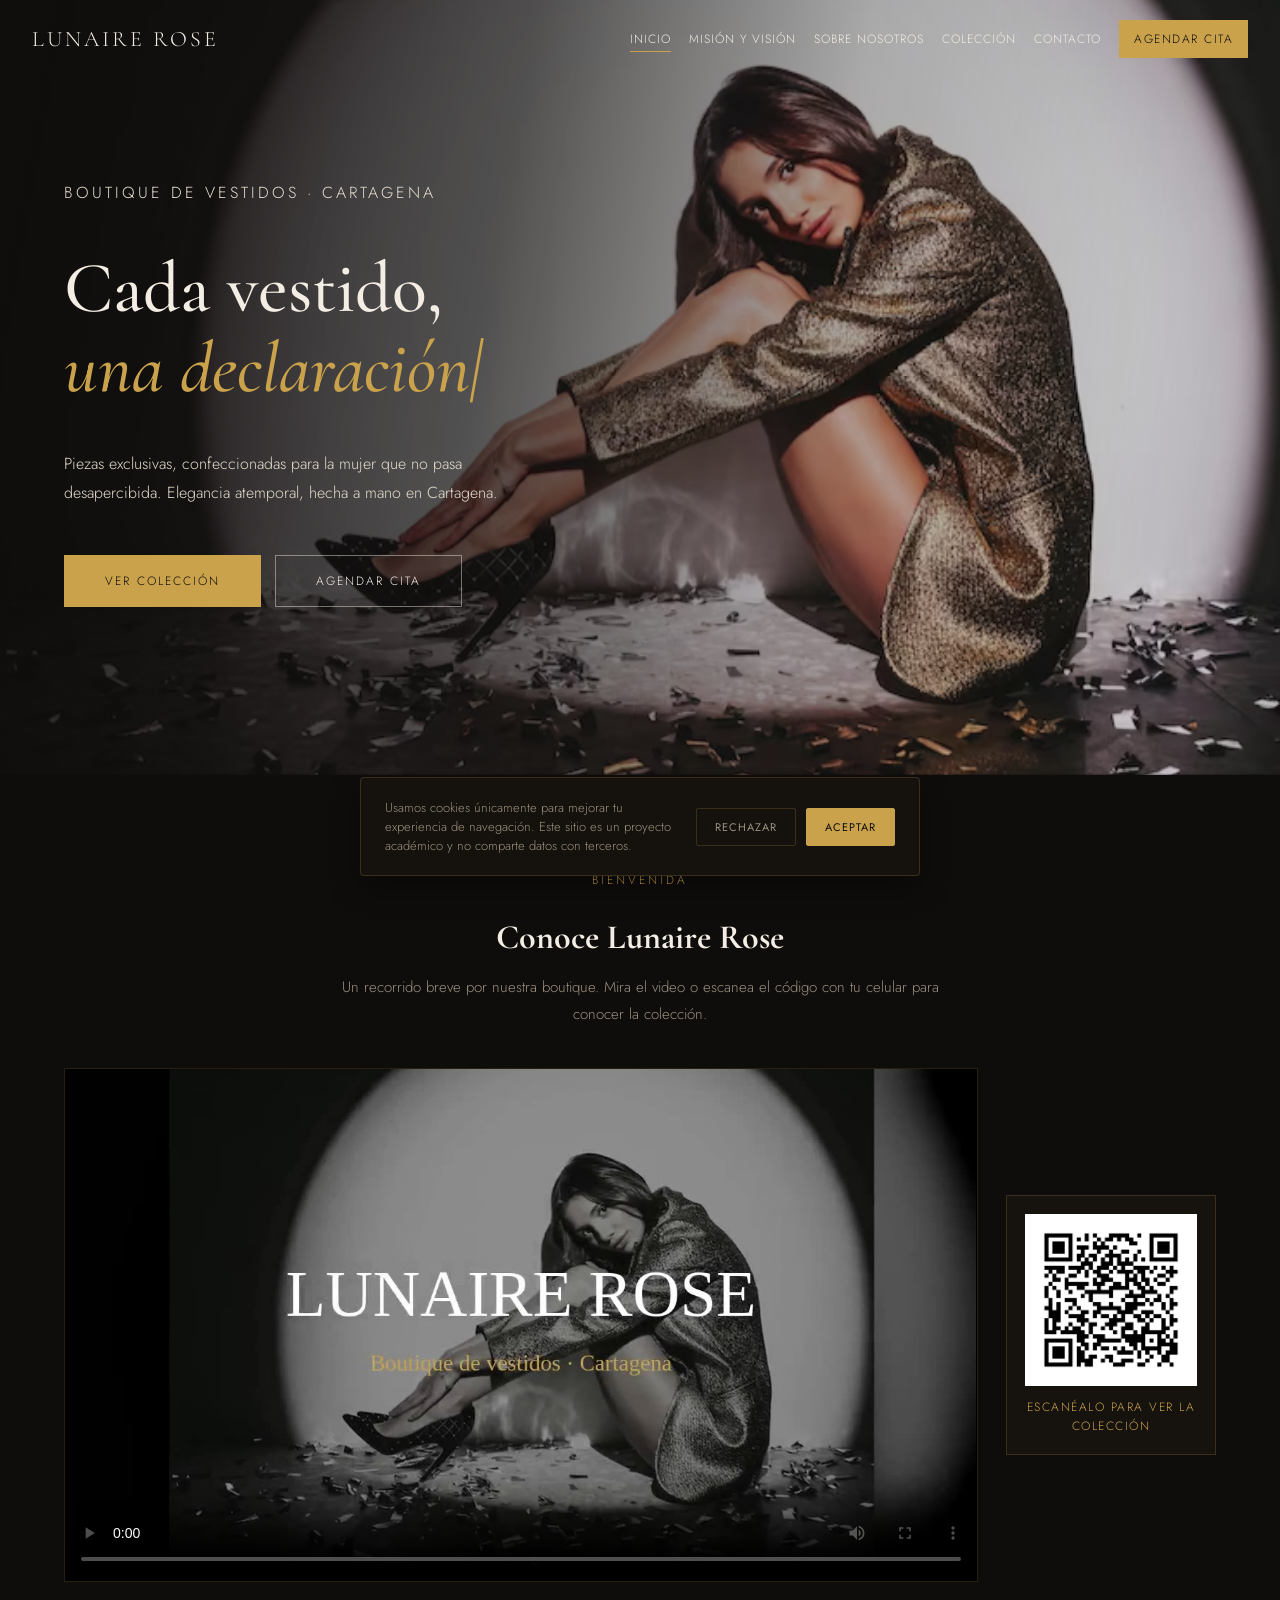
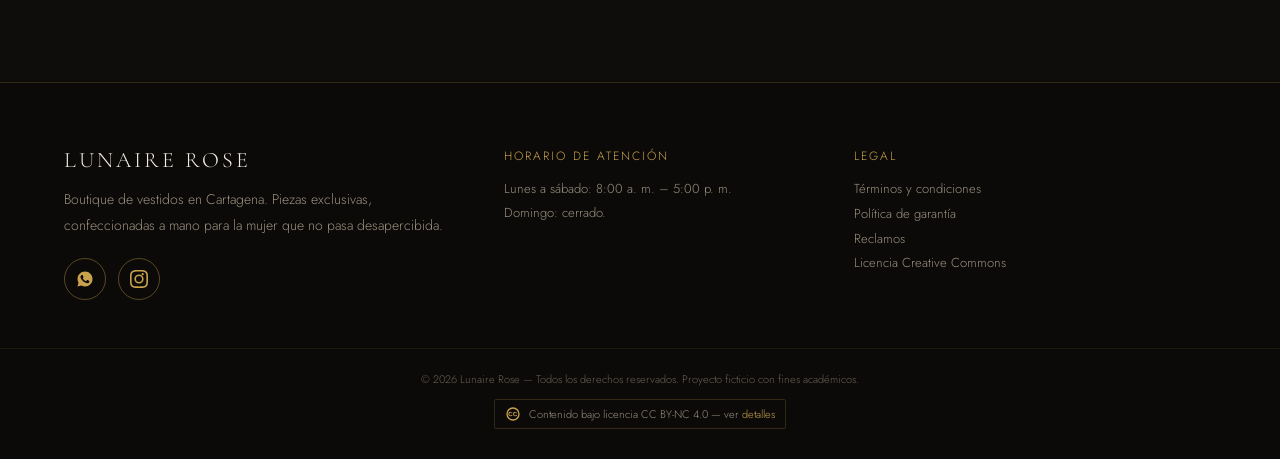
==== commit a1455f39: "Imagen de instalaciones, video de bienvenida y transición más suave - Agrega assets/instalaciones.pn" ====
--- a/index.html
+++ b/index.html
@@ -69,14 +69,15 @@
       <div class="welcome-text reveal">
         <p class="eyebrow">Bienvenida</p>
         <h2 class="section-title">Conoce Lunaire Rose</h2>
-        <p class="welcome-lead">Muy pronto, un recorrido en video por nuestra boutique. Mientras tanto, escanea el código con tu celular y conoce la colección.</p>
+        <p class="welcome-lead">Un recorrido breve por nuestra boutique. Mira el video o escanea el código con tu celular para conocer la colección.</p>
       </div>
       <div class="welcome-media reveal">
-        <!-- Cuando esté el video: reemplaza el marcador por
-             <iframe src="https://www.youtube-nocookie.com/embed/ID_DEL_VIDEO" title="Video de bienvenida a Lunaire Rose"
-               loading="lazy" allow="encrypted-media; picture-in-picture; fullscreen" allowfullscreen></iframe> -->
         <div class="video-frame">
-          <div class="video-empty"><span class="video-play" aria-hidden="true"></span><span>Video de bienvenida próximamente</span></div>
+          <video id="welcome-video" controls preload="metadata" playsinline poster="assets/bienvenida-poster.jpg"
+                 aria-label="Video de bienvenida a Lunaire Rose">
+            <source src="assets/bienvenida.mp4" type="video/mp4">
+            Tu navegador no puede reproducir este video.
+          </video>
         </div>
         <figure class="qr-card">
           <img src="assets/qr-bienvenida.png" alt="Código QR que abre la colección de Lunaire Rose" width="174" height="174">
--- a/css/styles.css
+++ b/css/styles.css
@@ -653,10 +653,10 @@
    ===================================================================== */
 #app { outline: none; }
 .view { display: none; }
-.view.active { display: block; animation: viewIn 0.6s cubic-bezier(0.22,1,0.36,1) both; }
-.view.leaving { display: block; animation: viewOut 0.22s ease both; }
-@keyframes viewIn { from { opacity: 0; transform: translateY(18px); } to { opacity: 1; transform: none; } }
-@keyframes viewOut { from { opacity: 1; } to { opacity: 0; transform: translateY(-8px); } }
+.view.active { display: block; animation: viewIn 0.4s ease-out both; }
+.view.leaving { display: block; animation: viewOut 0.16s ease-in both; }
+@keyframes viewIn { from { opacity: 0; transform: translateY(6px); } to { opacity: 1; transform: none; } }
+@keyframes viewOut { from { opacity: 1; } to { opacity: 0; } }
 
 /* Encabezado de cada vista (el nav flota sobre el contenido en escritorio). */
 .view-head { padding-top: 150px; padding-bottom: 8px; text-align: center; }
@@ -854,3 +854,7 @@
   content: ''; position: absolute; top: 50%; left: 54%; transform: translate(-50%, -50%);
   border-style: solid; border-width: 9px 0 9px 15px; border-color: transparent transparent transparent var(--accent);
 }
+
+/* Video de bienvenida e imagen de instalaciones */
+.video-frame video { display: block; width: 100%; height: 100%; object-fit: contain; background: #000; }
+.plan-frame { max-width: 760px; margin-left: auto; margin-right: auto; }
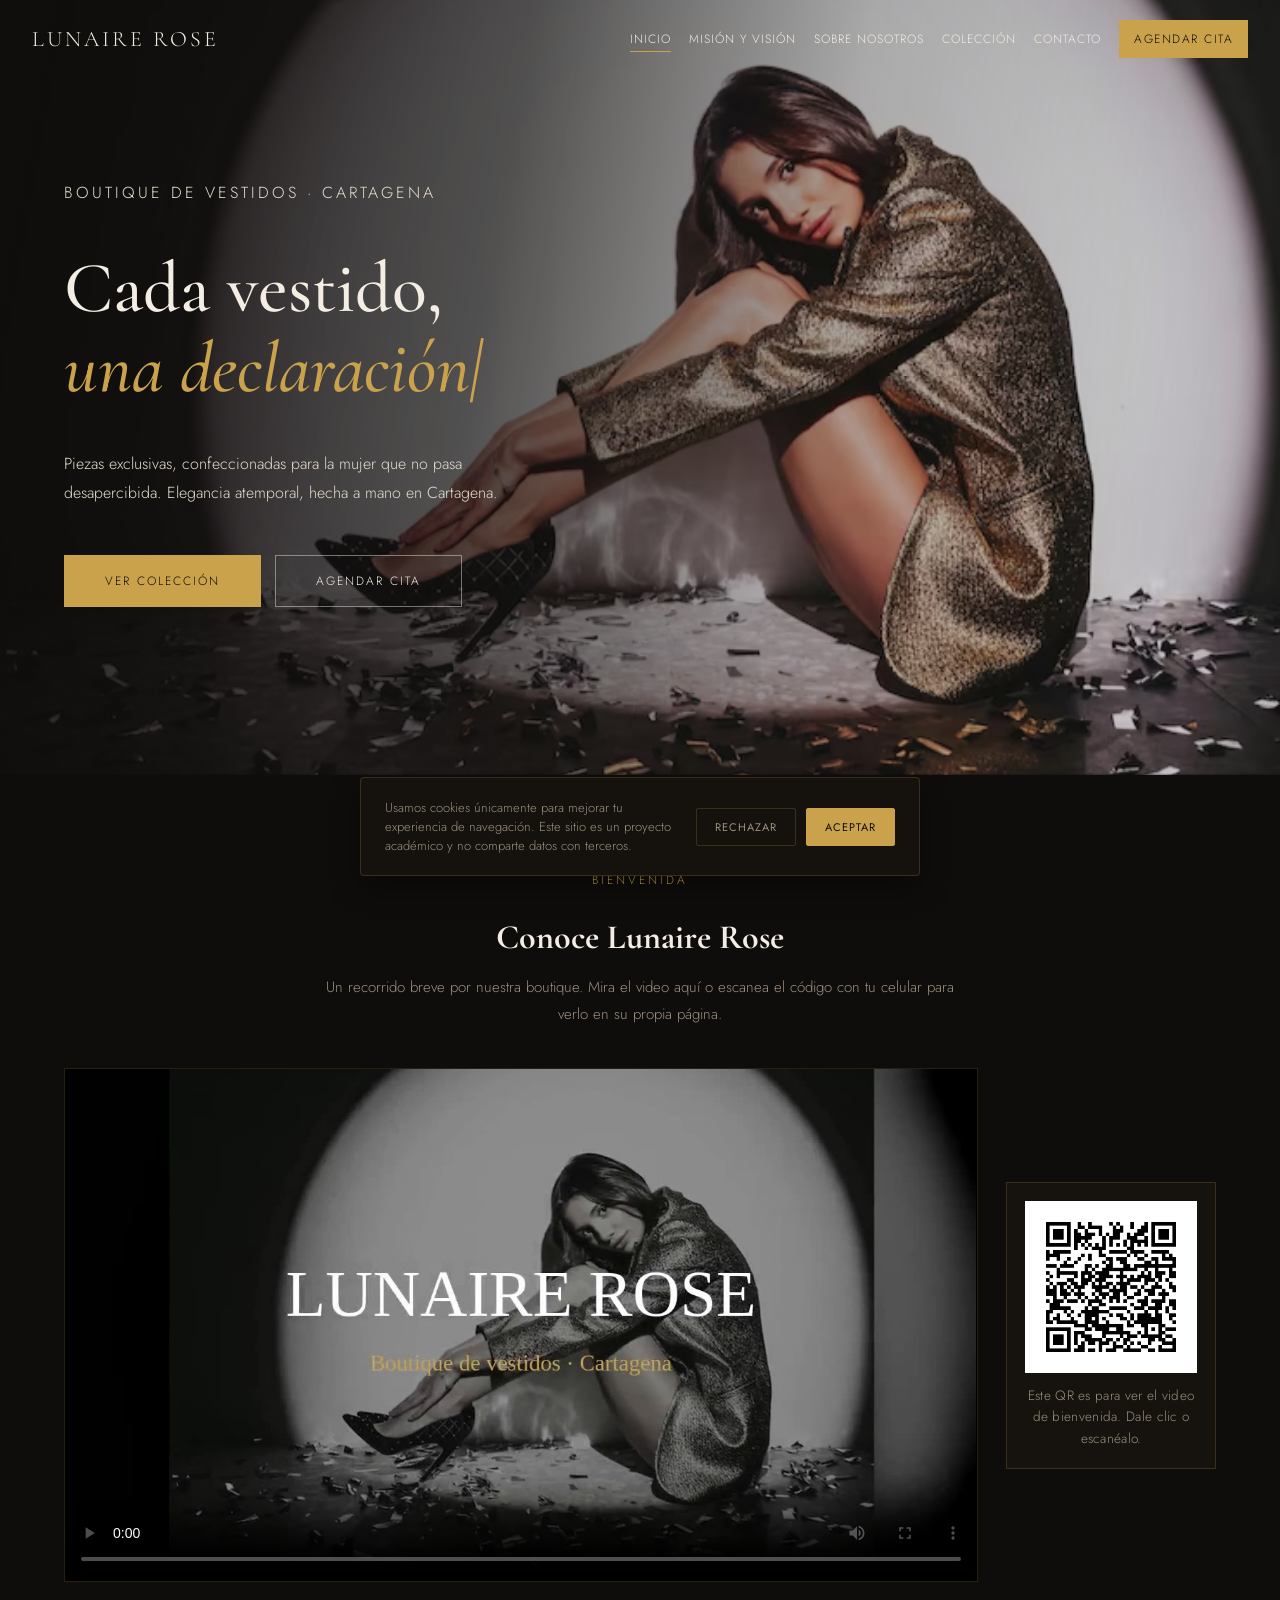
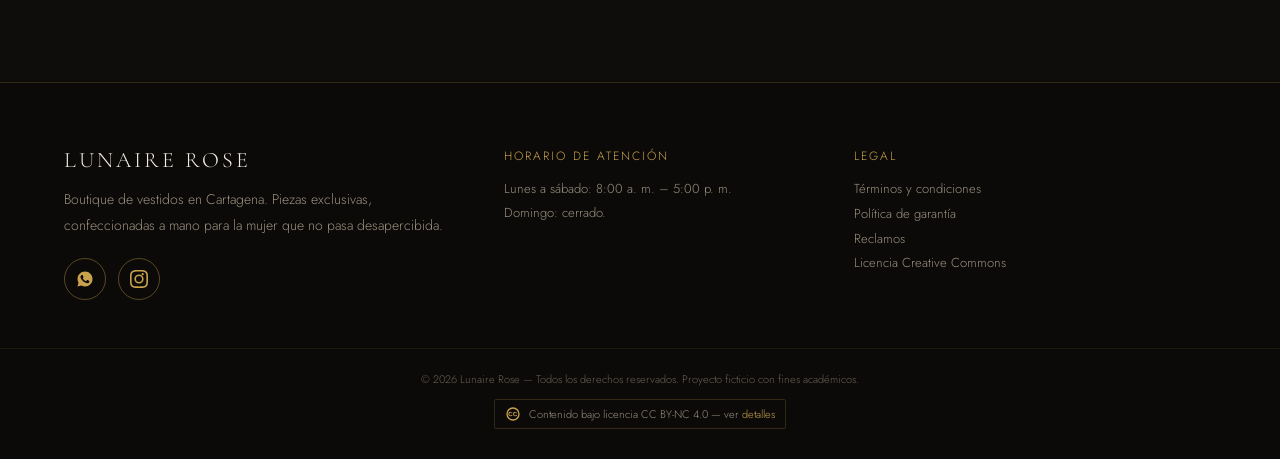
==== commit 22d493a7: "Audio en el video, página oculta de bienvenida y QR clicable - El video ahora tiene música suave (si" ====
--- a/index.html
+++ b/index.html
@@ -69,7 +69,7 @@
       <div class="welcome-text reveal">
         <p class="eyebrow">Bienvenida</p>
         <h2 class="section-title">Conoce Lunaire Rose</h2>
-        <p class="welcome-lead">Un recorrido breve por nuestra boutique. Mira el video o escanea el código con tu celular para conocer la colección.</p>
+        <p class="welcome-lead">Un recorrido breve por nuestra boutique. Mira el video aquí o escanea el código con tu celular para verlo en su propia página.</p>
       </div>
       <div class="welcome-media reveal">
         <div class="video-frame">
@@ -80,8 +80,10 @@
           </video>
         </div>
         <figure class="qr-card">
-          <img src="assets/qr-bienvenida.png" alt="Código QR que abre la colección de Lunaire Rose" width="174" height="174">
-          <figcaption>Escanéalo para ver la colección</figcaption>
+          <a href="bienvenida.html" class="qr-link" aria-label="Abrir la página del video de bienvenida">
+            <img src="assets/qr-bienvenida.png" alt="Código QR que abre la página del video de bienvenida de Lunaire Rose" width="174" height="174">
+          </a>
+          <figcaption>Este QR es para ver el video de bienvenida. Dale clic o escanéalo.</figcaption>
         </figure>
       </div>
     </div>
--- a/css/styles.css
+++ b/css/styles.css
@@ -653,9 +653,9 @@
    ===================================================================== */
 #app { outline: none; }
 .view { display: none; }
-.view.active { display: block; animation: viewIn 0.4s ease-out both; }
-.view.leaving { display: block; animation: viewOut 0.16s ease-in both; }
-@keyframes viewIn { from { opacity: 0; transform: translateY(6px); } to { opacity: 1; transform: none; } }
+.view.active { display: block; animation: viewIn 0.55s ease-out both; }
+.view.leaving { display: block; animation: viewOut 0.22s ease-in both; }
+@keyframes viewIn { from { opacity: 0; transform: translateY(10px); } to { opacity: 1; transform: none; } }
 @keyframes viewOut { from { opacity: 1; } to { opacity: 0; } }
 
 /* Encabezado de cada vista (el nav flota sobre el contenido en escritorio). */
@@ -858,3 +858,25 @@
 /* Video de bienvenida e imagen de instalaciones */
 .video-frame video { display: block; width: 100%; height: 100%; object-fit: contain; background: #000; }
 .plan-frame { max-width: 760px; margin-left: auto; margin-right: auto; }
+
+/* QR clicable y página oculta de bienvenida */
+.qr-link { display: block; width: 100%; max-width: 174px; line-height: 0; transition: transform 0.35s ease; }
+.qr-link:hover, .qr-link:focus-visible { transform: scale(1.04); }
+.qr-card figcaption { text-transform: none; letter-spacing: 0.3px; font-size: 13.5px; line-height: 1.6; color: var(--muted); }
+.wb-page {
+  min-height: 100vh; max-width: 880px; margin: 0 auto; padding: 40px 20px 56px;
+  display: flex; flex-direction: column; align-items: center; text-align: center; gap: 18px;
+  animation: viewIn 0.6s ease-out both;
+}
+.wb-brand { font-family: 'Cormorant Garamond', serif; font-size: 24px; letter-spacing: 4px; color: var(--fg); margin-bottom: 18px; }
+.wb-page .eyebrow { margin: 0; }
+.wb-page .section-title { margin: 0; font-size: clamp(30px, 6vw, 46px); }
+.wb-lead { margin: 0; max-width: 560px; color: var(--muted); font-size: 15px; line-height: 1.8; }
+.wb-video { width: 100%; aspect-ratio: 16 / 9; margin: 10px 0 14px; background: #000; border: 1px solid var(--border); }
+.wb-video video { display: block; width: 100%; height: 100%; object-fit: contain; }
+.wb-link { color: var(--accent); font-size: 13px; letter-spacing: 2px; text-transform: uppercase; border-bottom: 1px solid rgba(201,162,75,0.4); padding-bottom: 3px; }
+.wb-note { margin: 12px 0 0; font-size: 12px; color: var(--muted); letter-spacing: 1px; }
+@media (max-width: 860px) {
+  .qr-link { width: 112px; flex: none; }
+  .wb-page { padding-top: 28px; }
+}
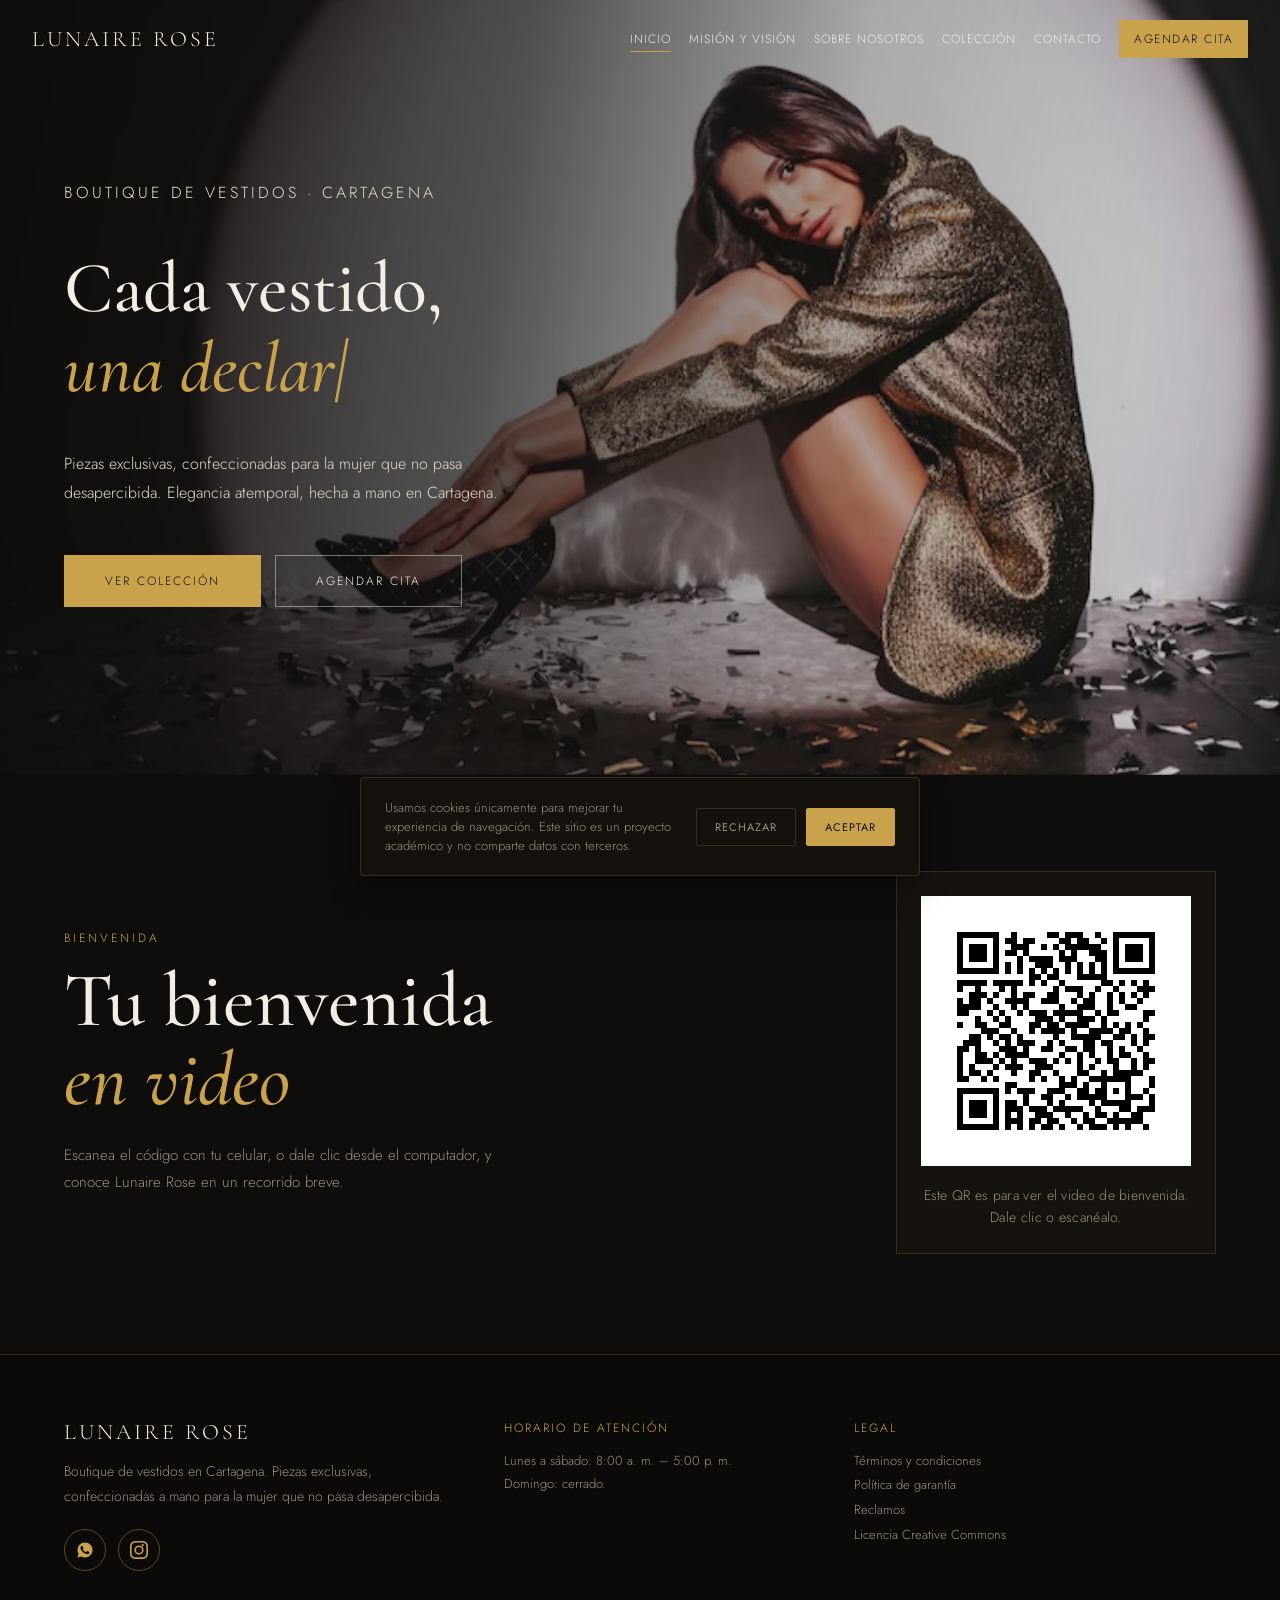
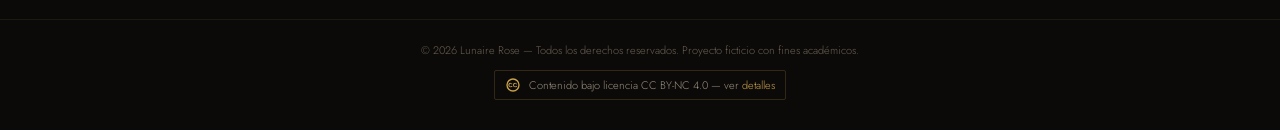
==== commit dacf3079: "Inicio solo con QR grande y letras; nueva URL jania-perez.github.io - Inicio ya no muestra el video:" ====
--- a/index.html
+++ b/index.html
@@ -6,14 +6,14 @@
 <title>Lunaire Rose — Boutique de vestidos en Cartagena</title>
 <meta name="description" content="Lunaire Rose: boutique de vestidos de lujo en Cartagena, Colombia. Piezas exclusivas confeccionadas a mano, elegancia atemporal.">
 <link rel="icon" type="image/svg+xml" href="favicon.svg">
-<link rel="canonical" href="https://samuelsalcedo1928-ui.github.io/Lunaire-Rose/">
+<link rel="canonical" href="https://jania-perez.github.io/Lunaire-Rose/">
 
 <!-- Open Graph / redes sociales -->
 <meta property="og:title" content="Lunaire Rose — Boutique de vestidos">
 <meta property="og:description" content="Piezas exclusivas, confeccionadas a mano en Cartagena, Colombia.">
 <meta property="og:type" content="website">
-<meta property="og:url" content="https://samuelsalcedo1928-ui.github.io/Lunaire-Rose/">
-<meta property="og:image" content="https://samuelsalcedo1928-ui.github.io/Lunaire-Rose/assets/hero.png">
+<meta property="og:url" content="https://jania-perez.github.io/Lunaire-Rose/">
+<meta property="og:image" content="https://jania-perez.github.io/Lunaire-Rose/assets/hero.png">
 
 <link rel="stylesheet" href="css/styles.css">
 <!-- Sin JavaScript no hay navegación por vistas: se muestra todo el contenido en una sola página. -->
@@ -64,24 +64,17 @@
       </div>
     </header>
 
-    <!-- BIENVENIDA: video + código QR -->
+    <!-- BIENVENIDA: solo el QR (el video vive en la página oculta bienvenida.html) -->
     <div id="bienvenida" class="container welcome">
-      <div class="welcome-text reveal">
-        <p class="eyebrow">Bienvenida</p>
-        <h2 class="section-title">Conoce Lunaire Rose</h2>
-        <p class="welcome-lead">Un recorrido breve por nuestra boutique. Mira el video aquí o escanea el código con tu celular para verlo en su propia página.</p>
-      </div>
-      <div class="welcome-media reveal">
-        <div class="video-frame">
-          <video id="welcome-video" controls preload="metadata" playsinline poster="assets/bienvenida-poster.jpg"
-                 aria-label="Video de bienvenida a Lunaire Rose">
-            <source src="assets/bienvenida.mp4" type="video/mp4">
-            Tu navegador no puede reproducir este video.
-          </video>
+      <div class="welcome-grid reveal">
+        <div class="welcome-letters">
+          <p class="eyebrow">Bienvenida</p>
+          <h2 class="welcome-big">Tu bienvenida<br><em>en video</em></h2>
+          <p class="welcome-lead">Escanea el código con tu celular, o dale clic desde el computador, y conoce Lunaire Rose en un recorrido breve.</p>
         </div>
         <figure class="qr-card">
           <a href="bienvenida.html" class="qr-link" aria-label="Abrir la página del video de bienvenida">
-            <img src="assets/qr-bienvenida.png" alt="Código QR que abre la página del video de bienvenida de Lunaire Rose" width="174" height="174">
+            <img src="assets/qr-bienvenida.png" alt="Código QR que abre la página del video de bienvenida de Lunaire Rose" width="272" height="272">
           </a>
           <figcaption>Este QR es para ver el video de bienvenida. Dale clic o escanéalo.</figcaption>
         </figure>
--- a/css/styles.css
+++ b/css/styles.css
@@ -880,3 +880,23 @@
   .qr-link { width: 112px; flex: none; }
   .wb-page { padding-top: 28px; }
 }
+
+/* Inicio: letras + QR grande (sin video) */
+.welcome-grid { display: grid; grid-template-columns: minmax(0, 1fr) auto; gap: 64px; align-items: center; }
+.welcome-letters { text-align: left; }
+.welcome-letters .eyebrow { margin: 0 0 14px; }
+.welcome-big { margin: 0 0 22px; font-family: 'Cormorant Garamond', serif; font-weight: 500; font-size: clamp(42px, 6vw, 78px); line-height: 1.04; color: var(--fg); }
+.welcome-big em { color: var(--accent); font-style: italic; }
+.welcome-letters .welcome-lead { max-width: 460px; }
+.welcome-grid .qr-card { flex: none; width: 320px; padding: 24px; gap: 18px; }
+.welcome-grid .qr-link { max-width: 272px; }
+.welcome-grid .qr-card img { max-width: 272px; }
+.welcome-grid .qr-card figcaption { font-size: 14px; }
+@media (max-width: 860px) {
+  .welcome-grid { grid-template-columns: minmax(0, 1fr); gap: 36px; justify-items: center; }
+  .welcome-letters { text-align: center; }
+  .welcome-letters .welcome-lead { margin: 0 auto; }
+  .welcome-grid .qr-card { flex-direction: column; text-align: center; width: min(100%, 320px); padding: 20px; }
+  .welcome-grid .qr-link { width: 100%; max-width: 252px; flex: none; margin: 0 auto; }
+  .welcome-grid .qr-card img { width: 100%; flex: none; }
+}
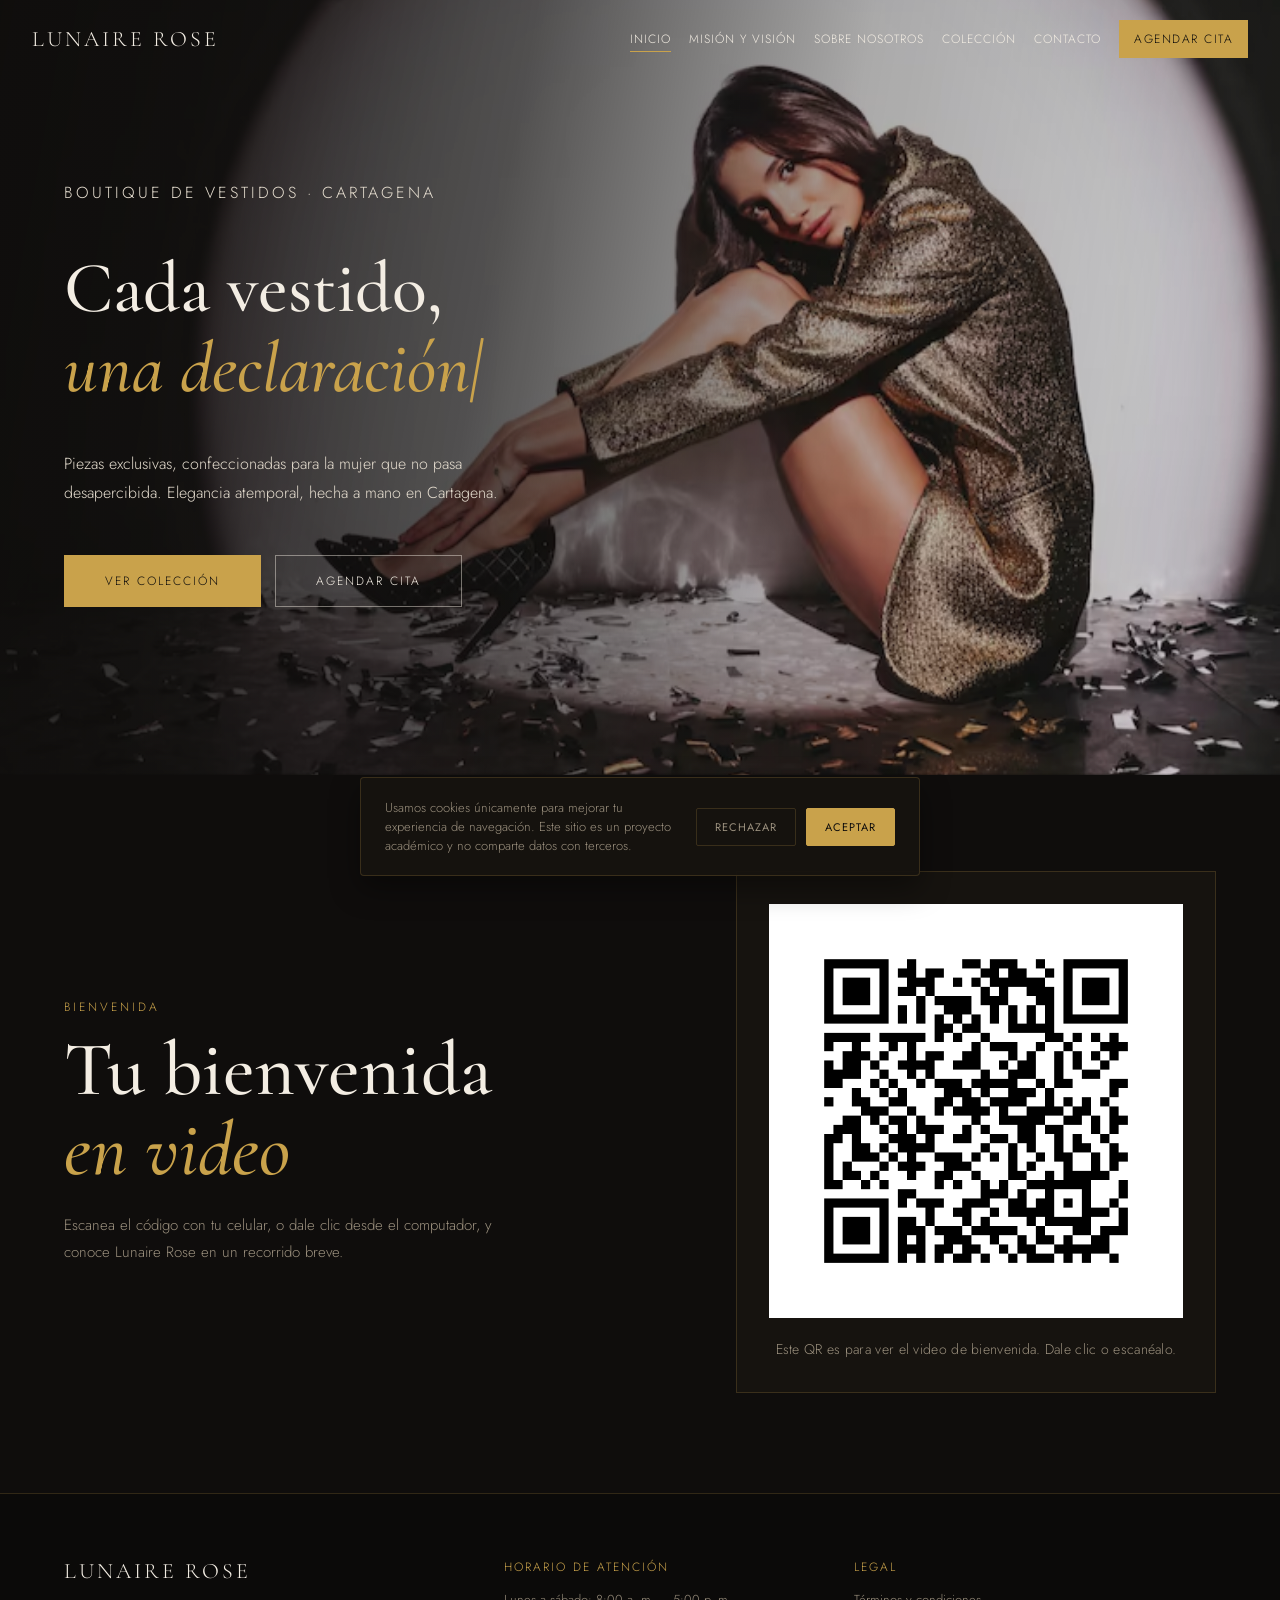
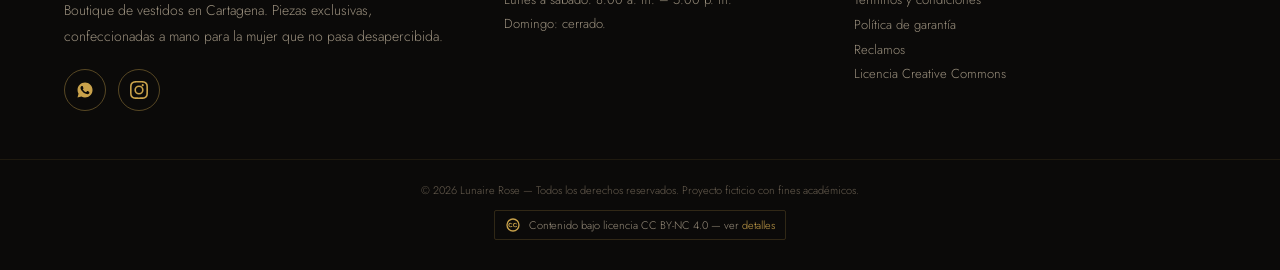
==== commit 86615c27: "Transiciones visibles en escritorio (fade con reducir animaciones), QR mas grande en pantallas ancha" ====
--- a/index.html
+++ b/index.html
@@ -15,7 +15,7 @@
 <meta property="og:url" content="https://jania-perez.github.io/Lunaire-Rose/">
 <meta property="og:image" content="https://jania-perez.github.io/Lunaire-Rose/assets/hero.png">
 
-<link rel="stylesheet" href="css/styles.css">
+<link rel="stylesheet" href="css/styles.css?v=20261125">
 <!-- Sin JavaScript no hay navegación por vistas: se muestra todo el contenido en una sola página. -->
 <noscript><style>.view { display: block !important; }</style></noscript>
 </head>
@@ -74,7 +74,7 @@
         </div>
         <figure class="qr-card">
           <a href="bienvenida.html" class="qr-link" aria-label="Abrir la página del video de bienvenida">
-            <img src="assets/qr-bienvenida.png" alt="Código QR que abre la página del video de bienvenida de Lunaire Rose" width="272" height="272">
+            <img src="assets/qr-bienvenida.png?v=20261125" alt="Código QR que abre la página del video de bienvenida de Lunaire Rose" width="272" height="272">
           </a>
           <figcaption>Este QR es para ver el video de bienvenida. Dale clic o escanéalo.</figcaption>
         </figure>
@@ -420,6 +420,6 @@
   </div>
 </div>
 
-<script src="js/main.js" defer></script>
+<script src="js/main.js?v=20261125" defer></script>
 </body>
 </html>
--- a/css/styles.css
+++ b/css/styles.css
@@ -653,10 +653,11 @@
    ===================================================================== */
 #app { outline: none; }
 .view { display: none; }
-.view.active { display: block; animation: viewIn 0.55s ease-out both; }
-.view.leaving { display: block; animation: viewOut 0.22s ease-in both; }
-@keyframes viewIn { from { opacity: 0; transform: translateY(10px); } to { opacity: 1; transform: none; } }
+.view.active { display: block; animation: viewIn 0.6s cubic-bezier(0.22,1,0.36,1) both; }
+.view.leaving { display: block; animation: viewOut 0.3s ease-in both; }
+@keyframes viewIn { from { opacity: 0; transform: translateY(14px); } to { opacity: 1; transform: none; } }
 @keyframes viewOut { from { opacity: 1; } to { opacity: 0; } }
+@keyframes viewFade { from { opacity: 0; } to { opacity: 1; } }
 
 /* Encabezado de cada vista (el nav flota sobre el contenido en escritorio). */
 .view-head { padding-top: 150px; padding-bottom: 8px; text-align: center; }
@@ -770,7 +771,9 @@
 }
 
 @media (prefers-reduced-motion: reduce) {
-  .view.active, .view.leaving { animation: none; }
+  /* Solo desvanecido (sin desplazamiento): la transición sigue siendo visible y suave. */
+  .view.active { animation: viewFade 0.45s ease-out both; }
+  .view.leaving { animation: viewOut 0.2s ease-in both; }
   .reveal { transition: none; }
   .faq-a { transition: none; }
 }
@@ -888,15 +891,25 @@
 .welcome-big { margin: 0 0 22px; font-family: 'Cormorant Garamond', serif; font-weight: 500; font-size: clamp(42px, 6vw, 78px); line-height: 1.04; color: var(--fg); }
 .welcome-big em { color: var(--accent); font-style: italic; }
 .welcome-letters .welcome-lead { max-width: 460px; }
-.welcome-grid .qr-card { flex: none; width: 320px; padding: 24px; gap: 18px; }
-.welcome-grid .qr-link { max-width: 272px; }
-.welcome-grid .qr-card img { max-width: 272px; }
+.welcome-grid .qr-card { flex: none; width: 410px; padding: 28px; gap: 20px; }
+.welcome-grid .qr-link { max-width: 352px; }
+.welcome-grid .qr-card img { max-width: 352px; }
+@media (max-width: 1100px) {
+  .welcome-grid { gap: 40px; }
+  .welcome-grid .qr-card { width: 340px; padding: 24px; }
+  .welcome-grid .qr-link, .welcome-grid .qr-card img { max-width: 288px; }
+}
 .welcome-grid .qr-card figcaption { font-size: 14px; }
+@media (min-width: 1280px) {
+  .welcome-grid .qr-card { width: 480px; padding: 32px; }
+  .welcome-grid .qr-link, .welcome-grid .qr-card img { max-width: 416px; }
+}
+
 @media (max-width: 860px) {
   .welcome-grid { grid-template-columns: minmax(0, 1fr); gap: 36px; justify-items: center; }
   .welcome-letters { text-align: center; }
   .welcome-letters .welcome-lead { margin: 0 auto; }
-  .welcome-grid .qr-card { flex-direction: column; text-align: center; width: min(100%, 320px); padding: 20px; }
-  .welcome-grid .qr-link { width: 100%; max-width: 252px; flex: none; margin: 0 auto; }
-  .welcome-grid .qr-card img { width: 100%; flex: none; }
-}
+  .welcome-grid .qr-card { flex-direction: column; text-align: center; width: min(100%, 360px); padding: 20px; }
+  .welcome-grid .qr-link { width: 100%; max-width: 300px; flex: none; margin: 0 auto; }
+  .welcome-grid .qr-card img { width: 100%; max-width: 300px; flex: none; }
+}
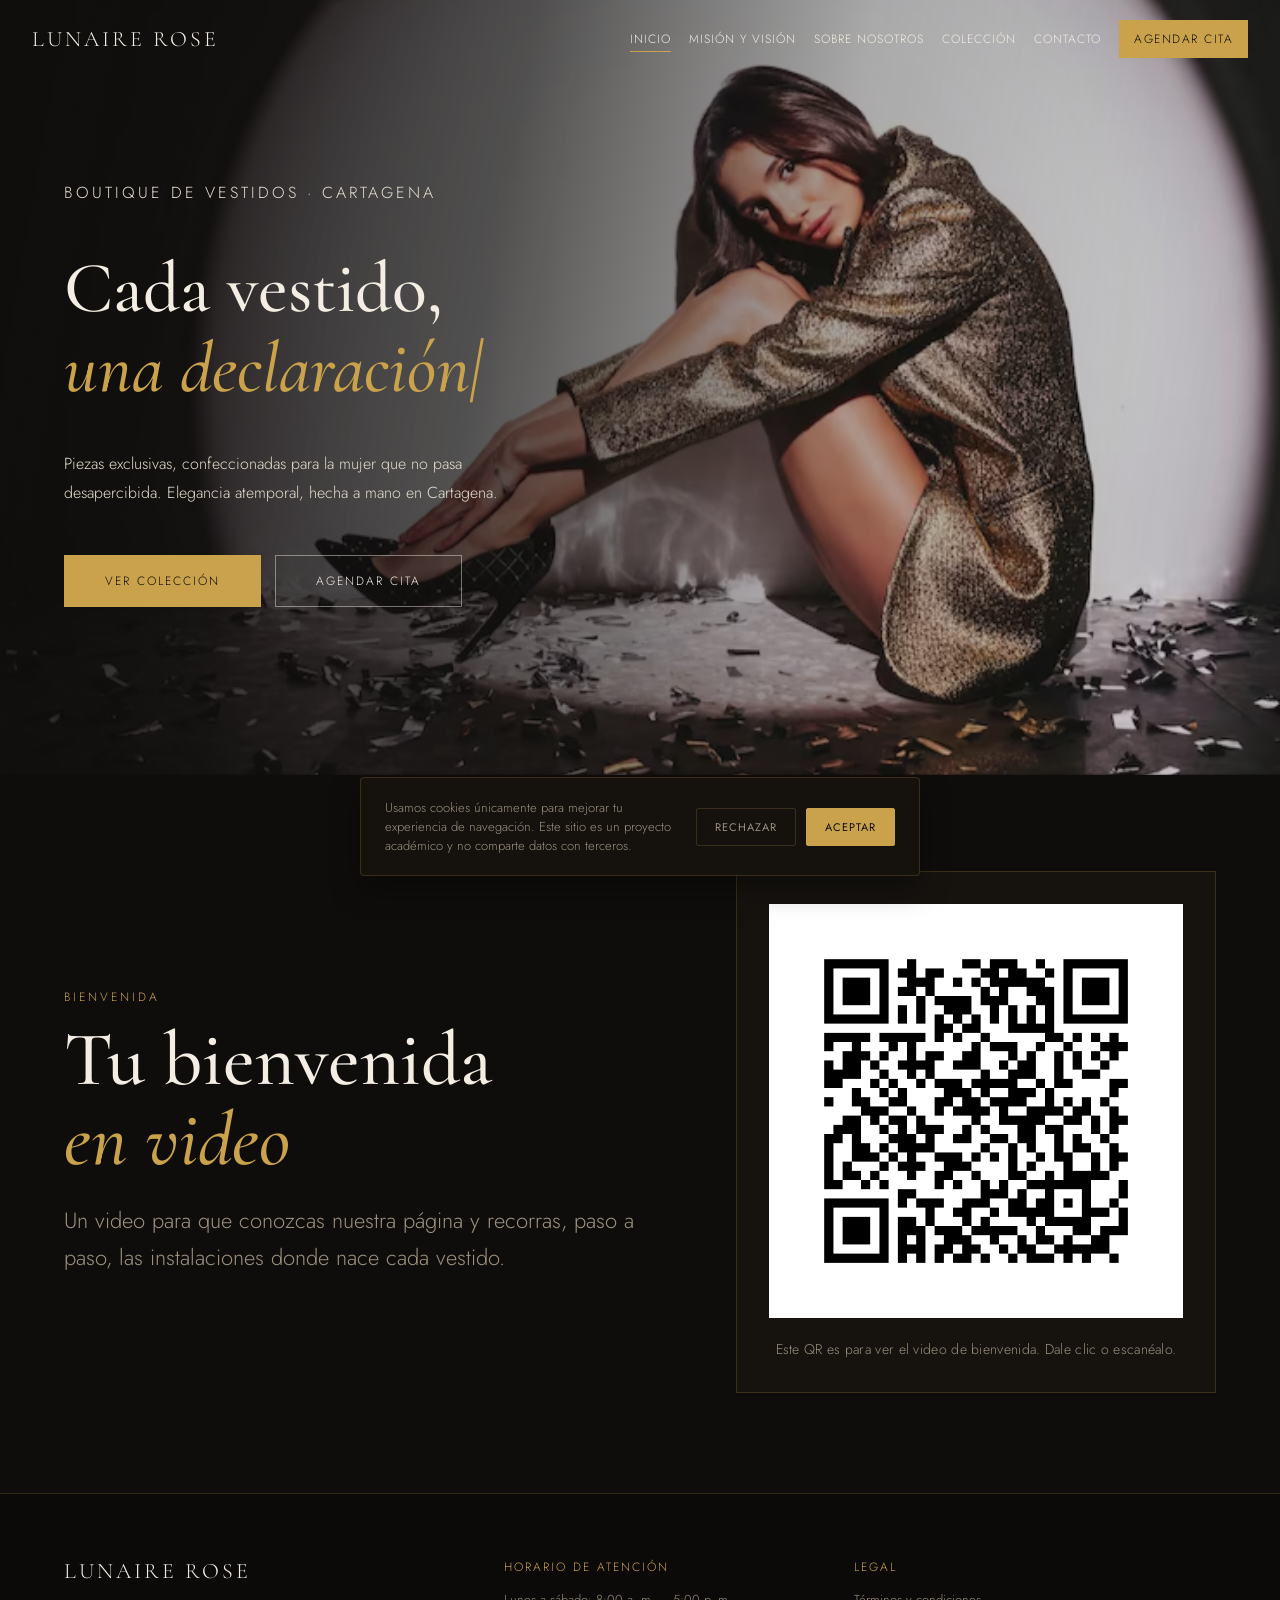
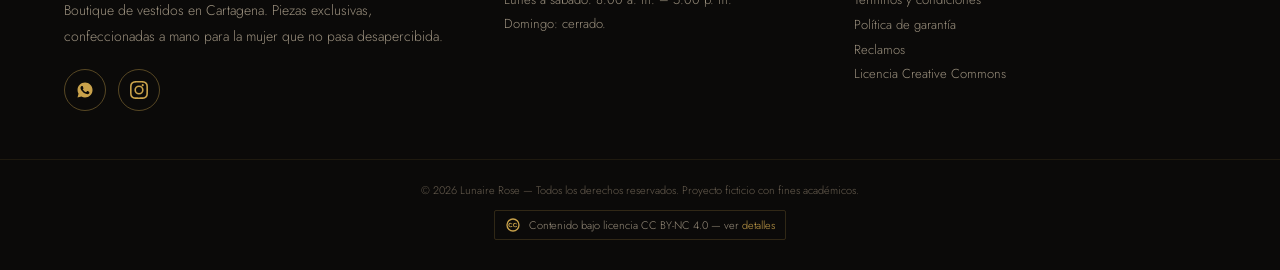
==== commit d4558c4f: "Texto de bienvenida nuevo y mas grande en PC Co-Authored-By: Claude Sonnet 5.5 <noreply@anthropic.co" ====
--- a/index.html
+++ b/index.html
@@ -70,7 +70,7 @@
         <div class="welcome-letters">
           <p class="eyebrow">Bienvenida</p>
           <h2 class="welcome-big">Tu bienvenida<br><em>en video</em></h2>
-          <p class="welcome-lead">Escanea el código con tu celular, o dale clic desde el computador, y conoce Lunaire Rose en un recorrido breve.</p>
+          <p class="welcome-lead">Un video para que conozcas nuestra página y recorras, paso a paso, las instalaciones donde nace cada vestido.</p>
         </div>
         <figure class="qr-card">
           <a href="bienvenida.html" class="qr-link" aria-label="Abrir la página del video de bienvenida">
--- a/css/styles.css
+++ b/css/styles.css
@@ -900,7 +900,11 @@
   .welcome-grid .qr-link, .welcome-grid .qr-card img { max-width: 288px; }
 }
 .welcome-grid .qr-card figcaption { font-size: 14px; }
+@media (min-width: 1100px) {
+  .welcome-letters .welcome-lead { font-size: 20px; max-width: 540px; line-height: 1.7; }
+}
 @media (min-width: 1280px) {
+  .welcome-letters .welcome-lead { font-size: 22px; max-width: 580px; }
   .welcome-grid .qr-card { width: 480px; padding: 32px; }
   .welcome-grid .qr-link, .welcome-grid .qr-card img { max-width: 416px; }
 }
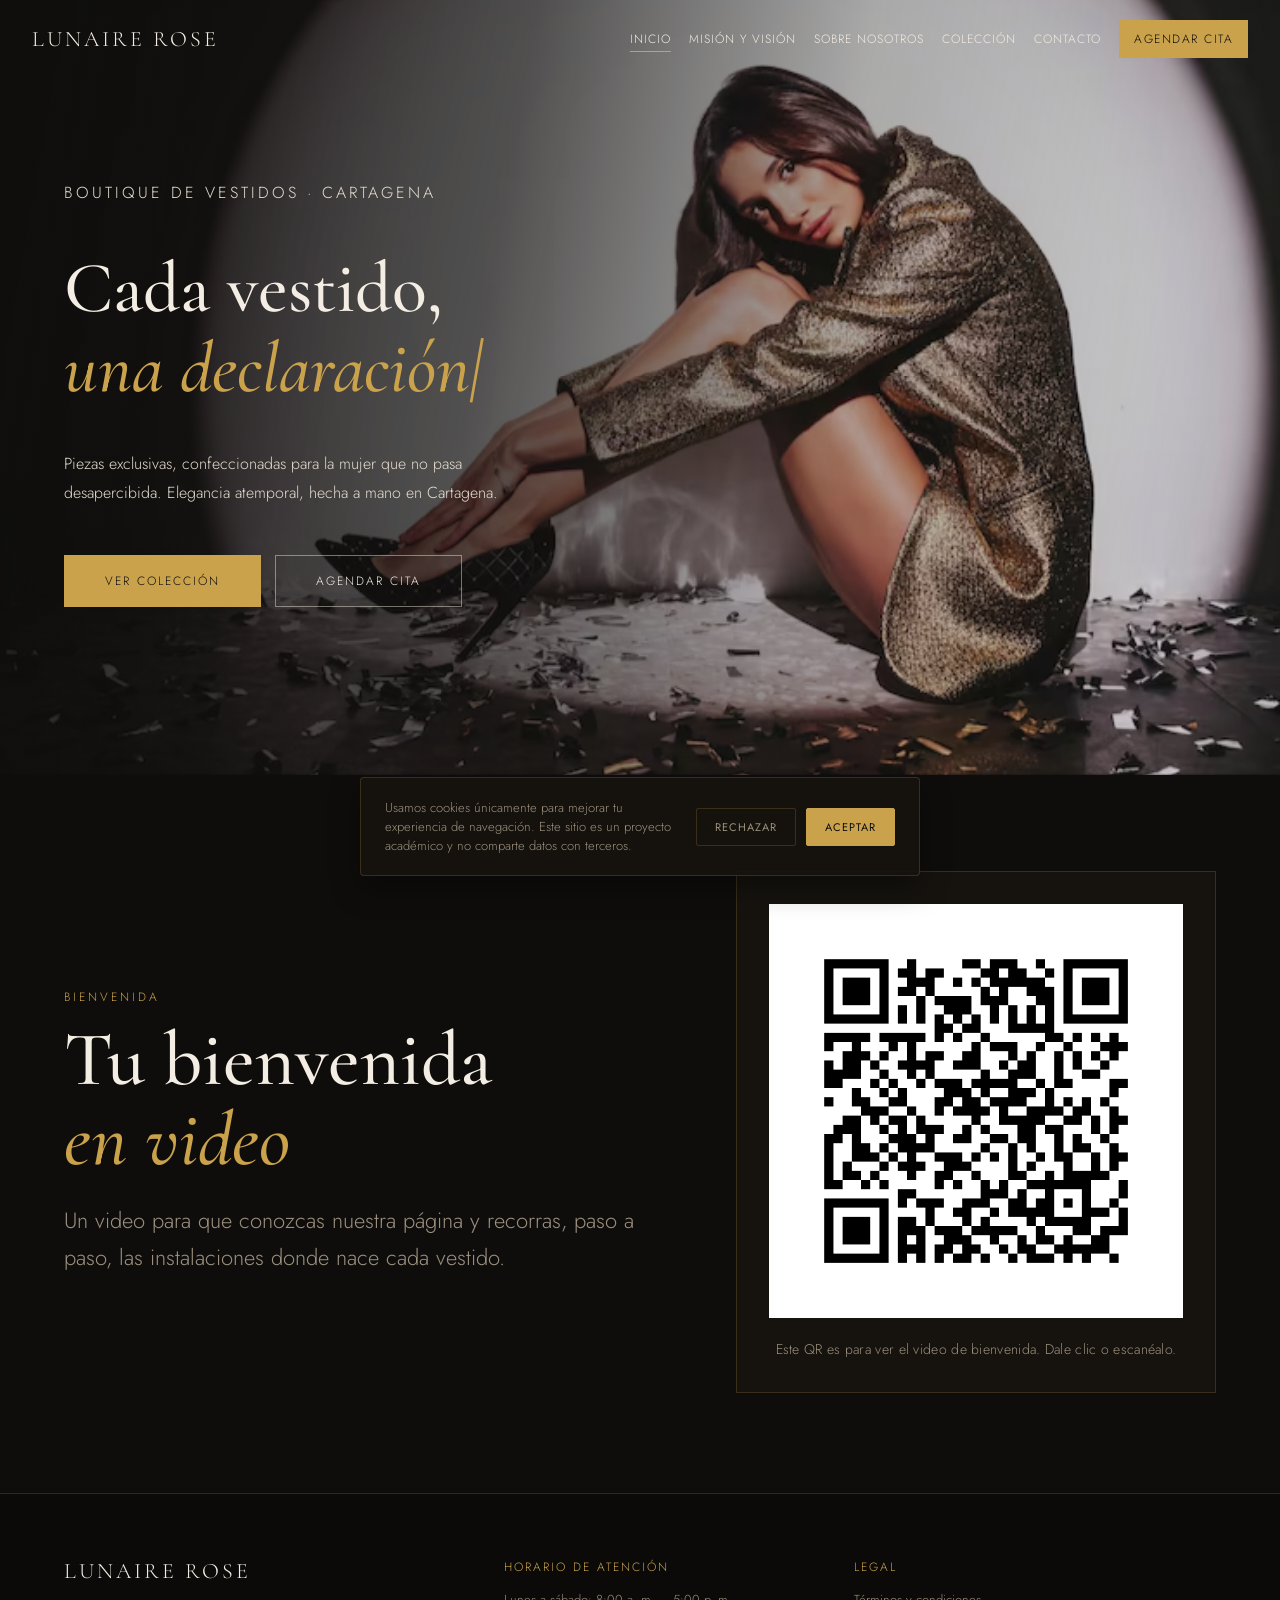
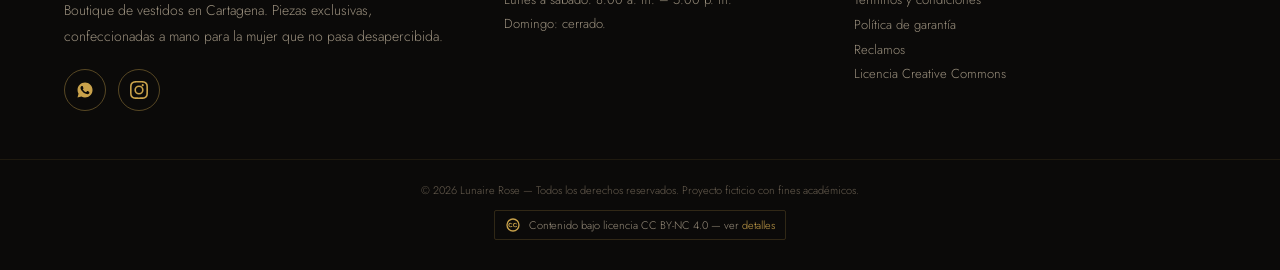
==== commit de83e058: "Arregla pantalla oscura al volver atras desde la pagina de bienvenida Co-Authored-By: Claude Sonnet " ====
--- a/index.html
+++ b/index.html
@@ -15,7 +15,7 @@
 <meta property="og:url" content="https://jania-perez.github.io/Lunaire-Rose/">
 <meta property="og:image" content="https://jania-perez.github.io/Lunaire-Rose/assets/hero.png">
 
-<link rel="stylesheet" href="css/styles.css?v=20261125">
+<link rel="stylesheet" href="css/styles.css?v=20261126">
 <!-- Sin JavaScript no hay navegación por vistas: se muestra todo el contenido en una sola página. -->
 <noscript><style>.view { display: block !important; }</style></noscript>
 </head>
@@ -74,7 +74,7 @@
         </div>
         <figure class="qr-card">
           <a href="bienvenida.html" class="qr-link" aria-label="Abrir la página del video de bienvenida">
-            <img src="assets/qr-bienvenida.png?v=20261125" alt="Código QR que abre la página del video de bienvenida de Lunaire Rose" width="272" height="272">
+            <img src="assets/qr-bienvenida.png?v=20261126" alt="Código QR que abre la página del video de bienvenida de Lunaire Rose" width="272" height="272">
           </a>
           <figcaption>Este QR es para ver el video de bienvenida. Dale clic o escanéalo.</figcaption>
         </figure>
@@ -420,6 +420,6 @@
   </div>
 </div>
 
-<script src="js/main.js?v=20261125" defer></script>
+<script src="js/main.js?v=20261126" defer></script>
 </body>
 </html>
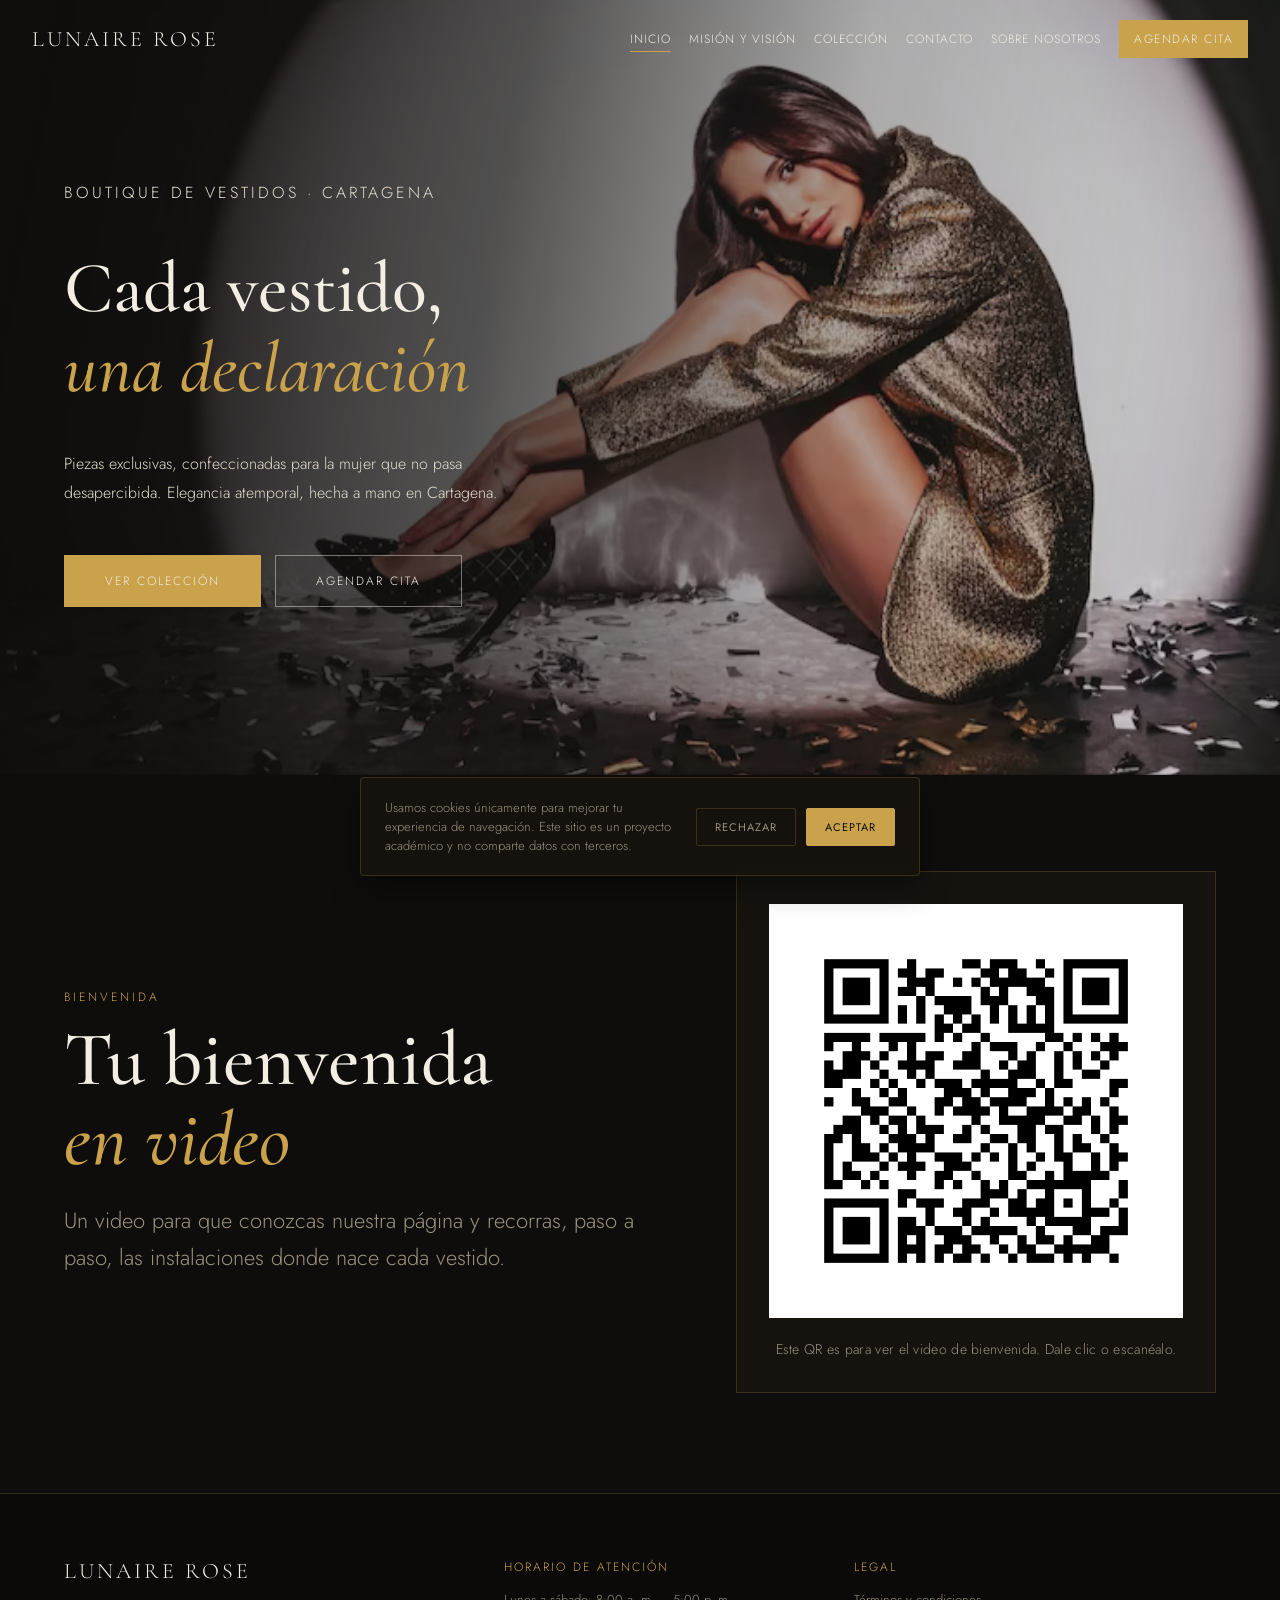
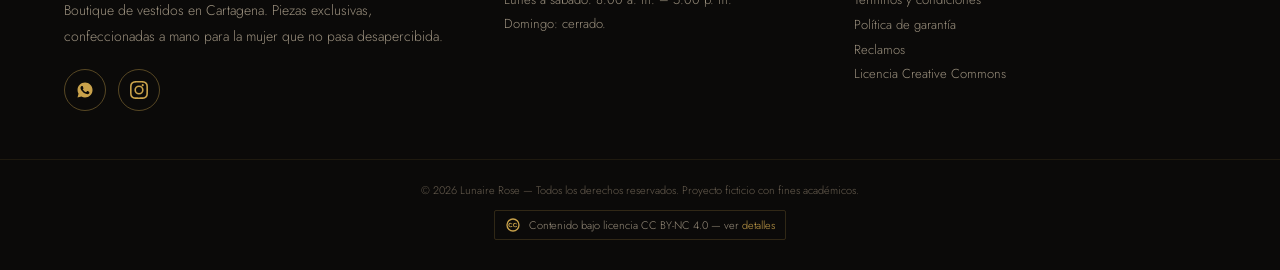
==== commit 1ad21693: "Nuevo orden del menu y texto blanco en botones dorados Co-Authored-By: Claude Sonnet 5.5 <noreply@an" ====
--- a/index.html
+++ b/index.html
@@ -15,7 +15,7 @@
 <meta property="og:url" content="https://jania-perez.github.io/Lunaire-Rose/">
 <meta property="og:image" content="https://jania-perez.github.io/Lunaire-Rose/assets/hero.png">
 
-<link rel="stylesheet" href="css/styles.css?v=20261126">
+<link rel="stylesheet" href="css/styles.css?v=20261127">
 <!-- Sin JavaScript no hay navegación por vistas: se muestra todo el contenido en una sola página. -->
 <noscript><style>.view { display: block !important; }</style></noscript>
 </head>
@@ -39,9 +39,9 @@
   <div class="nav-links" id="nav-links">
     <a href="#/inicio" class="nav-link" data-route="inicio">Inicio</a>
     <a href="#/mision-vision" class="nav-link" data-route="mision-vision">Misión y Visión</a>
-    <a href="#/nosotros" class="nav-link" data-route="nosotros">Sobre nosotros</a>
     <a href="#/coleccion" class="nav-link" data-route="coleccion">Colección</a>
     <a href="#/contacto" class="nav-link" data-route="contacto">Contacto</a>
+    <a href="#/nosotros" class="nav-link" data-route="nosotros">Sobre nosotros</a>
     <a href="#/contacto" class="nav-cta">Agendar cita</a>
   </div>
 </nav>
@@ -74,7 +74,7 @@
         </div>
         <figure class="qr-card">
           <a href="bienvenida.html" class="qr-link" aria-label="Abrir la página del video de bienvenida">
-            <img src="assets/qr-bienvenida.png?v=20261126" alt="Código QR que abre la página del video de bienvenida de Lunaire Rose" width="272" height="272">
+            <img src="assets/qr-bienvenida.png?v=20261127" alt="Código QR que abre la página del video de bienvenida de Lunaire Rose" width="272" height="272">
           </a>
           <figcaption>Este QR es para ver el video de bienvenida. Dale clic o escanéalo.</figcaption>
         </figure>
@@ -420,6 +420,6 @@
   </div>
 </div>
 
-<script src="js/main.js?v=20261126" defer></script>
+<script src="js/main.js?v=20261127" defer></script>
 </body>
 </html>
--- a/css/styles.css
+++ b/css/styles.css
@@ -151,7 +151,7 @@
   padding: 11px 22px;
   border: 1px solid var(--accent);
   background: var(--accent);
-  color: var(--bg);
+  color: var(--fg);
   font-size: 12px;
   letter-spacing: 2px;
   text-transform: uppercase;
@@ -344,11 +344,11 @@
   font-size: 12px;
   letter-spacing: 2px;
   text-transform: uppercase;
-  color: var(--bg);
+  color: var(--fg);
   background: var(--accent);
   transition: transform 0.35s cubic-bezier(0.22,1,0.36,1), background 0.3s ease;
 }
-.cta-btn:hover { transform: scale(1.05); color: var(--bg); }
+.cta-btn:hover { transform: scale(1.05); color: var(--fg); }
 .cta-btn { position: relative; }
 .cta-btn::after {
   content: '';
